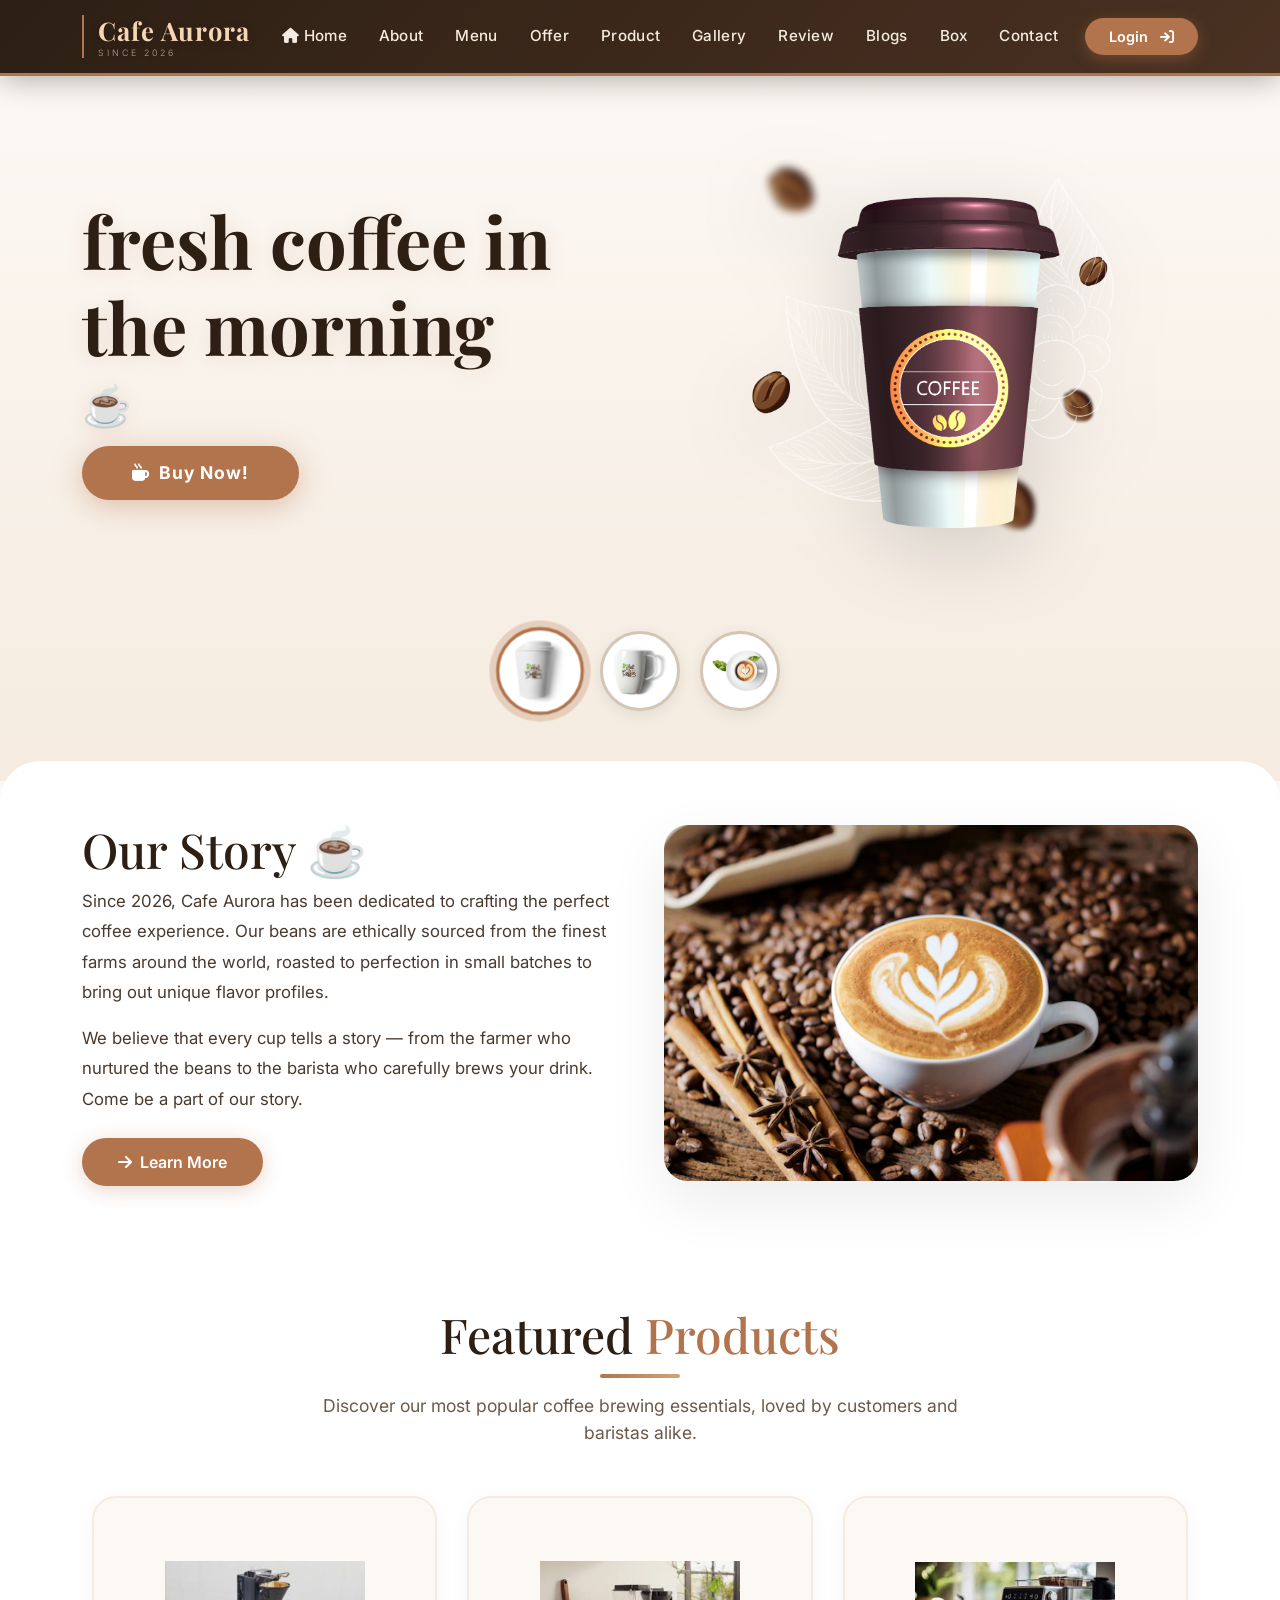
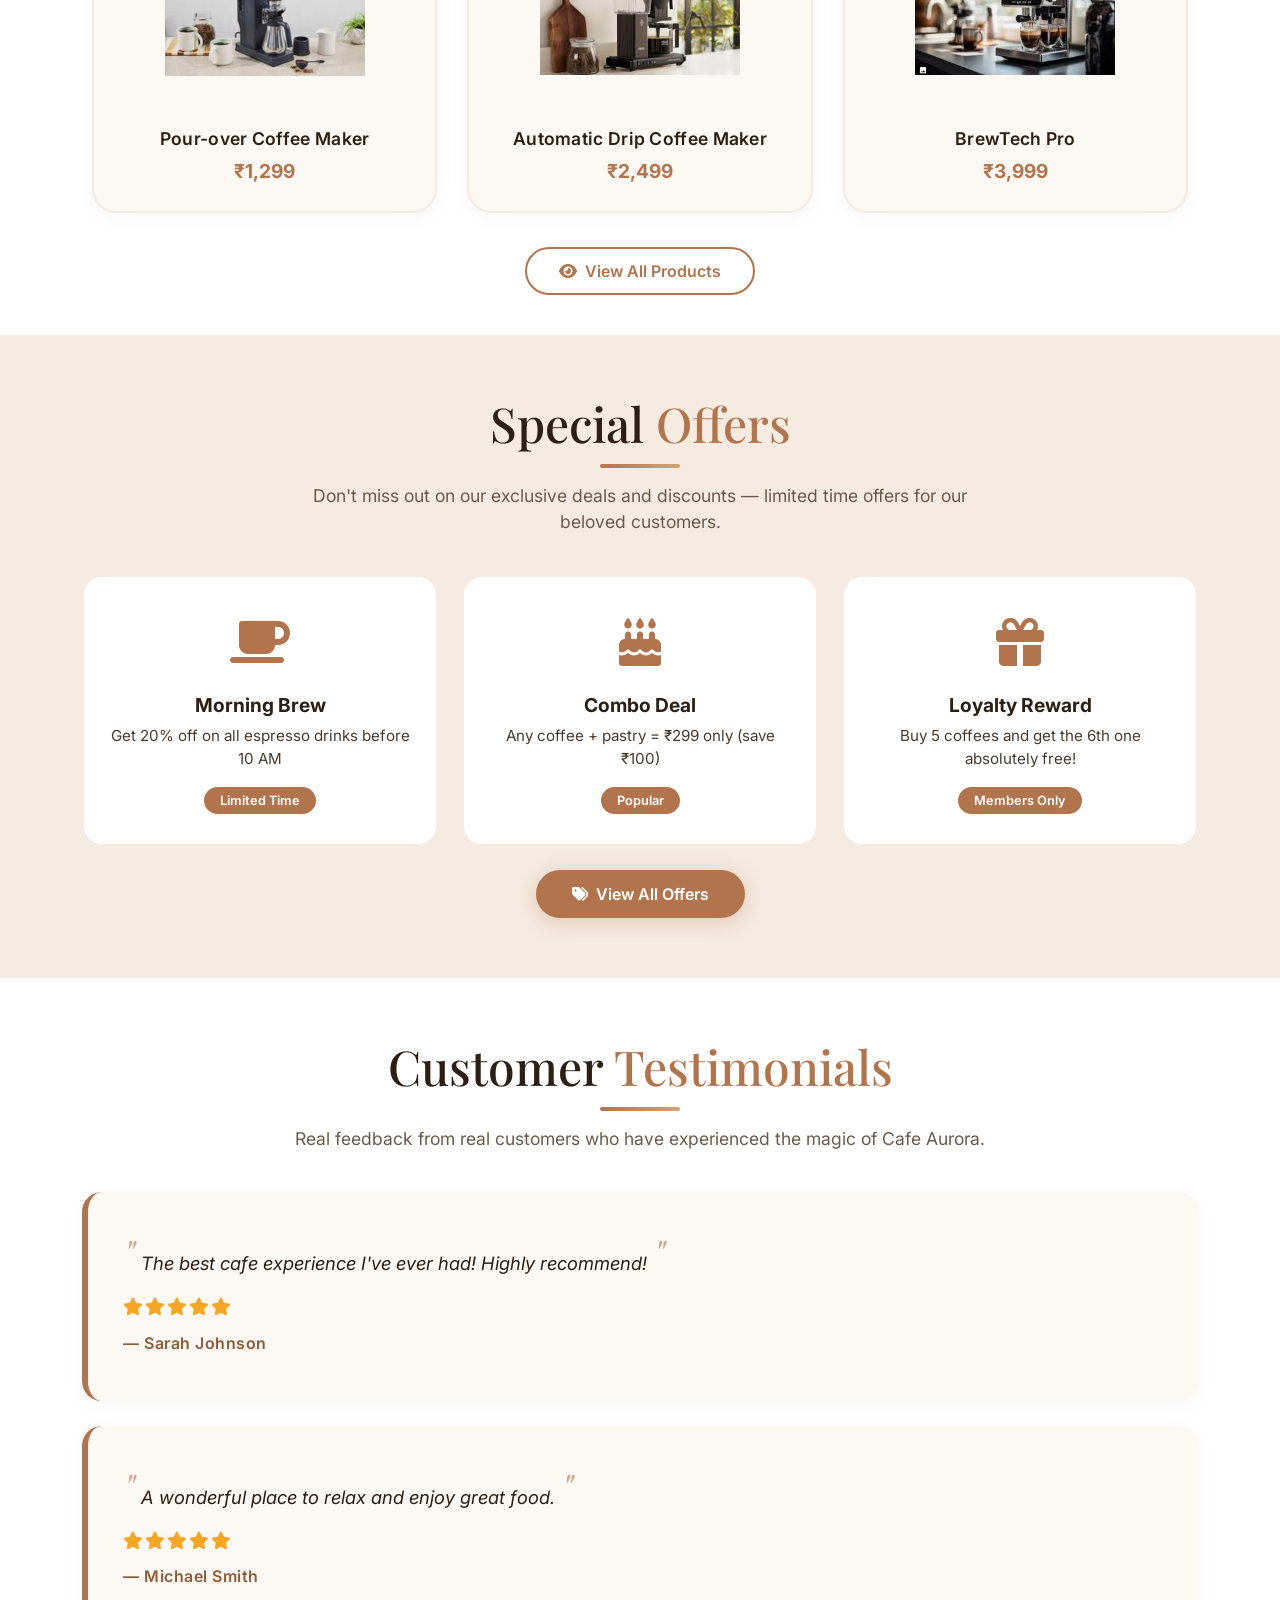
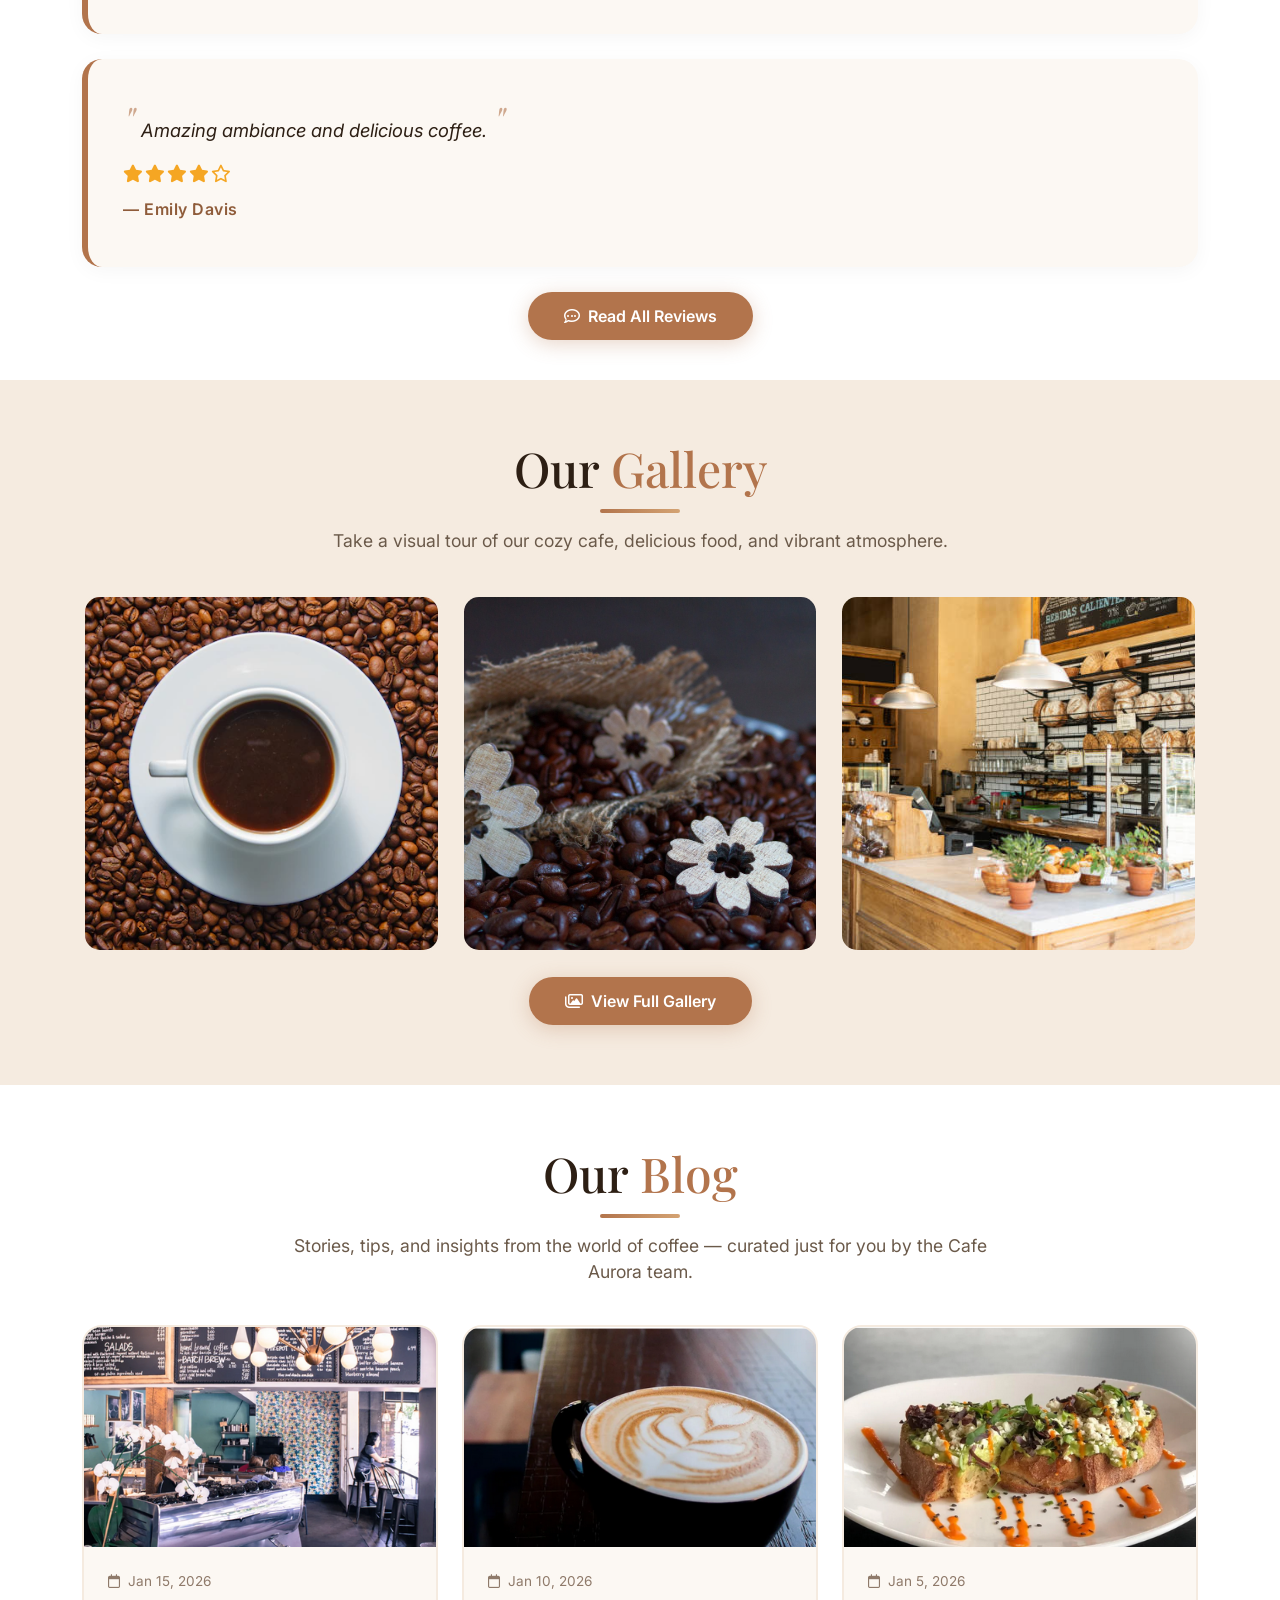
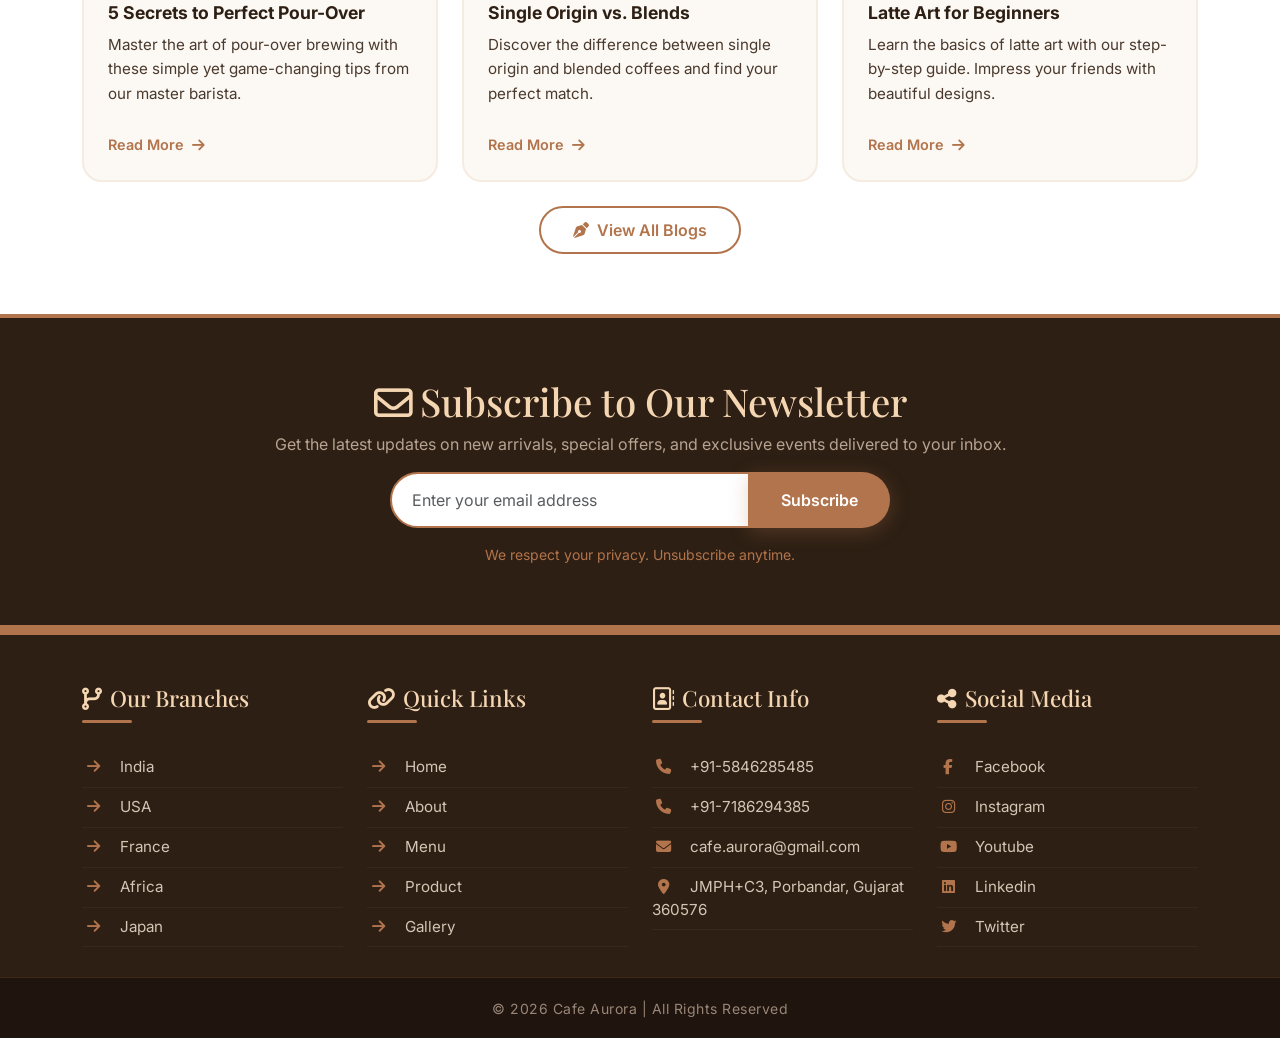
==== index.html @ f9c2e031 "Rename Index.html to index.html" ====
<!DOCTYPE html>
<html lang="en">

<head>
    <title>Cafe Aurora - Fresh Coffee in the Morning</title>
    <meta charset="utf-8">
    <meta name="viewport" content="width=device-width, initial-scale=1">
    <meta http-equiv="X-UA-Compatible" content="IE=edge">
    <meta name="description" content="Cafe Aurora - Fresh coffee in the morning, best cafe experience since 2026">

    <!-- Bootstrap 5 CSS -->
    <link href="https://cdn.jsdelivr.net/npm/bootstrap@5.3.3/dist/css/bootstrap.min.css" rel="stylesheet">
    <!-- Bootstrap 5 JS Bundle -->
    <script src="https://cdn.jsdelivr.net/npm/bootstrap@5.3.3/dist/js/bootstrap.bundle.min.js">
    </script>
    <!-- Font Awesome 6 -->
    <link rel="stylesheet" href="https://cdnjs.cloudflare.com/ajax/libs/font-awesome/6.5.2/css/all.min.css">
    <!-- Google Fonts -->
    <link rel="preconnect" href="https://fonts.googleapis.com">
    <link rel="preconnect" href="https://fonts.gstatic.com" crossorigin>
    <link href="https://fonts.googleapis.com/css2?family=Playfair+Display:wght@400;700&family=Inter:wght@300;400;600;700&display=swap" rel="stylesheet">

    <style>
        /* ===== RESET & BASE ===== */
        * {
            margin: 0;
            padding: 0;
            box-sizing: border-box;
        }

        body {
            font-family: 'Inter', sans-serif;
            background: #fcf8f3;
            color: #2d1f14;
            overflow-x: hidden;
        }

        h1,
        h2,
        h3,
        h4,
        h5 {
            font-family: 'Playfair Display', serif;
        }

        a {
            text-decoration: none;
            transition: all 0.3s ease;
        }

        img {
            max-width: 100%;
            height: auto;
            display: block;
        }

        /* ===== SCROLLBAR ===== */
        ::-webkit-scrollbar {
            width: 10px;
        }
        ::-webkit-scrollbar-track {
            background: #fcf8f3;
        }
        ::-webkit-scrollbar-thumb {
            background: #b2744c;
            border-radius: 50px;
        }
        ::-webkit-scrollbar-thumb:hover {
            background: #8f5c3a;
        }

        /* ===== NAVBAR ===== */
        .navbar {
            background: linear-gradient(135deg, #2d1f14 0%, #4a3122 100%);
            padding: 10px 0;
            box-shadow: 0 4px 30px rgba(0, 0, 0, 0.3);
            position: sticky;
            top: 0;
            z-index: 1050;
            border-bottom: 3px solid #b2744c;
        }

        .navbar .navbar-brand {
            display: flex;
            align-items: center;
            gap: 12px;
            flex-shrink: 0;
        }

        .navbar .brand-text {
            color: #f5d6b3;
            font-family: 'Playfair Display', serif;
            font-size: 1.6rem;
            font-weight: 700;
            letter-spacing: 1px;
            text-shadow: 0 2px 10px rgba(0, 0, 0, 0.2);
            border-left: 2px solid #b2744c;
            padding-left: 14px;
            line-height: 1.2;
        }

        .navbar .brand-text small {
            display: block;
            font-size: 0.55rem;
            font-family: 'Inter', sans-serif;
            font-weight: 300;
            letter-spacing: 3px;
            color: #b8a392;
            text-transform: uppercase;
            margin-top: 2px;
        }

        .navbar .nav-link {
            color: #f5ebe0 !important;
            font-weight: 500;
            font-size: 0.95rem;
            padding: 8px 16px !important;
            border-radius: 30px;
            transition: all 0.3s ease;
            letter-spacing: 0.3px;
            position: relative;
            white-space: nowrap;
        }

        .navbar .nav-link:hover,
        .navbar .nav-link.active {
            color: #f5d6b3 !important;
            background: rgba(178, 116, 76, 0.2);
            transform: translateY(-2px);
        }

        .navbar .nav-link::after {
            content: '';
            position: absolute;
            bottom: 2px;
            left: 50%;
            width: 0;
            height: 2px;
            background: #b2744c;
            transition: all 0.3s ease;
            transform: translateX(-50%);
        }

        .navbar .nav-link:hover::after,
        .navbar .nav-link.active::after {
            width: 60%;
        }

        .navbar .btn-custom {
            background: #b2744c;
            color: #fff !important;
            border: none;
            padding: 8px 24px;
            border-radius: 50px;
            font-weight: 600;
            font-size: 0.9rem;
            transition: all 0.3s ease;
            box-shadow: 0 4px 15px rgba(178, 116, 76, 0.4);
            flex-shrink: 0;
        }

        .navbar .btn-custom:hover {
            background: #8f5c3a;
            transform: translateY(-2px);
            box-shadow: 0 6px 25px rgba(178, 116, 76, 0.5);
        }

        .navbar-toggler {
            border: 2px solid #b2744c;
            padding: 6px 10px;
            flex-shrink: 0;
        }
        .navbar-toggler-icon {
            filter: invert(1);
        }

        /* ===== MODAL ===== */
        .modal-content {
            background: #fcf8f3;
            border-radius: 20px;
            border: 3px solid #b2744c;
            box-shadow: 0 20px 60px rgba(0, 0, 0, 0.3);
        }

        .modal-header {
            border-bottom: 2px solid #b2744c;
            background: #2d1f14;
            border-radius: 18px 18px 0 0;
            padding: 20px 30px;
        }

        .modal-header .modal-title {
            color: #f5ebe0;
            font-family: 'Playfair Display', serif;
            font-size: 1.6rem;
        }

        .modal-header .btn-close {
            filter: brightness(0) invert(1);
        }

        .modal-body {
            padding: 30px;
        }

        .modal-body .form-label {
            font-weight: 600;
            color: #2d1f14;
        }

        .modal-body .form-control {
            border-radius: 12px;
            border: 2px solid #d4c5b5;
            padding: 12px 16px;
            background: #fff;
            transition: border 0.3s ease;
        }

        .modal-body .form-control:focus {
            border-color: #b2744c;
            box-shadow: 0 0 0 4px rgba(178, 116, 76, 0.2);
        }

        .modal-footer {
            border-top: none;
            padding: 0 30px 30px 30px;
            justify-content: center;
        }

        .modal-footer .btn-custom {
            background: #b2744c;
            color: #fff;
            border: none;
            padding: 12px 50px;
            border-radius: 50px;
            font-weight: 700;
            font-size: 1rem;
            transition: all 0.3s ease;
            box-shadow: 0 4px 20px rgba(178, 116, 76, 0.4);
            width: 100%;
        }

        .modal-footer .btn-custom:hover {
            background: #8f5c3a;
            transform: translateY(-3px);
            box-shadow: 0 8px 30px rgba(178, 116, 76, 0.5);
        }

        /* ===== HOME / HERO ===== */
        .hero {
            padding: 40px 0 60px;
            background: linear-gradient(180deg, #fcf8f3 0%, #f5ebe0 100%);
            position: relative;
            overflow: hidden;
        }

        .hero .content h3 {
            font-family: 'Playfair Display', serif;
            font-size: clamp(2.2rem, 6vw, 4.5rem);
            font-weight: 700;
            color: #2d1f14;
            line-height: 1.2;
            text-shadow: 0 2px 20px rgba(178, 116, 76, 0.15);
            animation: fadeInUp 1s ease forwards;
        }

        .hero .content h3::after {
            content: '☕';
            display: block;
            font-size: 2.5rem;
            margin-top: 10px;
            animation: pulse 2s infinite;
        }

        @keyframes pulse {
            0%,
            100% {
                transform: scale(1);
            }
            50% {
                transform: scale(1.1);
            }
        }

        @keyframes fadeInUp {
            from {
                opacity: 0;
                transform: translateY(40px);
            }
            to {
                opacity: 1;
                transform: translateY(0);
            }
        }

        .hero .btn-hero {
            background: #b2744c;
            color: #fff;
            border: none;
            padding: 14px 50px;
            border-radius: 50px;
            font-weight: 700;
            font-size: 1.1rem;
            transition: all 0.4s ease;
            box-shadow: 0 6px 30px rgba(178, 116, 76, 0.4);
            letter-spacing: 1px;
            margin-top: 10px;
            display: inline-block;
        }

        .hero .btn-hero:hover {
            background: #8f5c3a;
            transform: translateY(-4px) scale(1.02);
            box-shadow: 0 10px 40px rgba(178, 116, 76, 0.5);
            color: #fff;
        }

        .hero .image {
            text-align: center;
            animation: float 4s ease-in-out infinite;
        }

        @keyframes float {
            0%,
            100% {
                transform: translateY(0px);
            }
            50% {
                transform: translateY(-15px);
            }
        }

        .hero .image img {
            max-width: 80%;
            margin: 0 auto;
            filter: drop-shadow(0 20px 40px rgba(0, 0, 0, 0.15));
        }

        /* ===== IMAGE SLIDER ===== */
        .image-slider {
            display: flex;
            justify-content: center;
            gap: 20px;
            flex-wrap: wrap;
            margin-top: 40px;
            padding: 10px 0;
        }

        .image-slider img {
            width: 80px;
            height: 80px;
            object-fit: contain;
            border-radius: 50%;
            border: 3px solid #d4c5b5;
            padding: 8px;
            background: #fff;
            box-shadow: 0 4px 15px rgba(0, 0, 0, 0.08);
            transition: all 0.4s ease;
            cursor: pointer;
        }

        .image-slider img:hover {
            transform: scale(1.15) translateY(-8px);
            border-color: #b2744c;
            box-shadow: 0 8px 30px rgba(178, 116, 76, 0.3);
        }

        .image-slider img.active-slide {
            border-color: #b2744c;
            transform: scale(1.1);
            box-shadow: 0 0 0 6px rgba(178, 116, 76, 0.25);
        }

        /* ===== SECTION TITLES ===== */
        .section-title {
            font-family: 'Playfair Display', serif;
            font-size: clamp(2rem, 4vw, 3rem);
            color: #2d1f14;
            margin-bottom: 15px;
            position: relative;
            display: inline-block;
            padding-bottom: 15px;
        }

        .section-title::after {
            content: '';
            position: absolute;
            bottom: 0;
            left: 50%;
            transform: translateX(-50%);
            width: 80px;
            height: 4px;
            background: linear-gradient(90deg, #b2744c, #d4a373);
            border-radius: 4px;
        }

        .section-subtitle {
            color: #6b5a4a;
            font-size: 1.1rem;
            max-width: 700px;
            margin: 0 auto 40px;
        }

        /* ===== ABOUT PREVIEW ===== */
        .about-preview {
            padding: 60px 0;
            background: #fff;
            border-radius: 40px 40px 0 0;
            margin-top: -20px;
            position: relative;
            z-index: 2;
        }

        .about-preview .about-img {
            border-radius: 24px;
            box-shadow: 0 20px 60px rgba(0, 0, 0, 0.08);
            transition: transform 0.5s ease;
            width: 100%;
            min-height: 280px;
            object-fit: cover;
            background: #d4c5b5;
        }

        .about-preview .about-img:hover {
            transform: scale(1.02);
        }

        .btn-gold {
            background: #b2744c;
            color: #fff;
            border: none;
            padding: 12px 36px;
            border-radius: 50px;
            font-weight: 600;
            font-size: 1rem;
            transition: all 0.4s ease;
            box-shadow: 0 4px 20px rgba(178, 116, 76, 0.3);
            display: inline-block;
        }

        .btn-gold:hover {
            background: #8f5c3a;
            color: #fff;
            transform: translateY(-3px);
            box-shadow: 0 8px 35px rgba(178, 116, 76, 0.4);
        }

        .btn-outline-gold {
            background: transparent;
            color: #b2744c;
            border: 2px solid #b2744c;
            padding: 10px 32px;
            border-radius: 50px;
            font-weight: 600;
            font-size: 1rem;
            transition: all 0.4s ease;
            display: inline-block;
        }

        .btn-outline-gold:hover {
            background: #b2744c;
            color: #fff;
            transform: translateY(-3px);
            box-shadow: 0 8px 35px rgba(178, 116, 76, 0.3);
        }

        /* ===== FEATURED PRODUCTS ===== */
        .featured-products {
            padding: 60px 0 40px;
            background: #fff;
        }

        .product-grid {
            display: grid;
            grid-template-columns: repeat(auto-fit, minmax(250px, 1fr));
            gap: 30px;
            padding: 10px;
        }

        .product-card {
            background: #fcf8f3;
            border-radius: 24px;
            padding: 30px 20px 25px;
            text-align: center;
            transition: all 0.4s ease;
            border: 2px solid #f5ebe0;
            box-shadow: 0 4px 20px rgba(0, 0, 0, 0.04);
        }

        .product-card:hover {
            transform: translateY(-12px);
            border-color: #b2744c;
            box-shadow: 0 15px 50px rgba(178, 116, 76, 0.15);
        }

        .product-card img {
            width: 100%;
            max-width: 200px;
            height: 180px;
            object-fit: contain;
            margin: 0 auto 20px;
            transition: transform 0.5s ease;
        }

        .product-card:hover img {
            transform: scale(1.08) rotate(-2deg);
        }

        .product-card h3 {
            font-family: 'Inter', sans-serif;
            font-size: 1.1rem;
            font-weight: 600;
            color: #2d1f14;
            margin: 0;
            letter-spacing: 0.3px;
        }

        .product-card .price {
            color: #b2744c;
            font-weight: 700;
            font-size: 1.2rem;
            margin-top: 8px;
        }

        /* ===== OFFERS PREVIEW ===== */
        .offers-preview {
            padding: 60px 0;
            background: #f5ebe0;
        }

        .offer-card {
            background: #fff;
            border-radius: 20px;
            padding: 30px 25px;
            text-align: center;
            border: 2px solid #f5ebe0;
            transition: all 0.4s ease;
            height: 100%;
        }

        .offer-card:hover {
            transform: translateY(-10px);
            border-color: #b2744c;
            box-shadow: 0 15px 50px rgba(178, 116, 76, 0.12);
        }

        .offer-card .icon {
            font-size: 3rem;
            color: #b2744c;
            margin-bottom: 15px;
        }

        .offer-card h4 {
            font-family: 'Inter', sans-serif;
            font-weight: 700;
            color: #2d1f14;
            font-size: 1.2rem;
        }

        .offer-card p {
            color: #4a3a2e;
            font-size: 0.95rem;
        }

        .offer-card .badge-gold {
            background: #b2744c;
            color: #fff;
            padding: 4px 16px;
            border-radius: 50px;
            font-weight: 600;
            font-size: 0.8rem;
            display: inline-block;
        }

        /* ===== TESTIMONIALS ===== */
        .testimonials {
            padding: 60px 0 40px;
            background: #fff;
        }

        .testimonial {
            background: #fcf8f3;
            border-radius: 20px;
            padding: 30px 35px;
            margin-bottom: 25px;
            border-left: 6px solid #b2744c;
            box-shadow: 0 4px 20px rgba(0, 0, 0, 0.04);
            transition: all 0.3s ease;
        }

        .testimonial:hover {
            transform: translateX(8px);
            box-shadow: 0 8px 35px rgba(178, 116, 76, 0.1);
        }

        .testimonial h3 {
            font-family: 'Inter', sans-serif;
            font-size: 1.15rem;
            font-weight: 400;
            color: #2d1f14;
            line-height: 1.6;
            font-style: italic;
        }

        .testimonial h3::before {
            content: '"';
            font-size: 2.5rem;
            color: #b2744c;
            font-family: 'Playfair Display', serif;
            margin-right: 6px;
            opacity: 0.6;
        }

        .testimonial h3::after {
            content: '"';
            font-size: 2.5rem;
            color: #b2744c;
            font-family: 'Playfair Display', serif;
            margin-left: 6px;
            opacity: 0.6;
        }

        .testimonial .stars {
            color: #f5a623;
            font-size: 1.1rem;
            letter-spacing: 2px;
            margin-top: 6px;
        }

        .testimonial p:last-child {
            font-weight: 600;
            color: #8f5c3a;
            margin-top: 10px;
            font-size: 1rem;
            letter-spacing: 0.5px;
        }

        /* ===== GALLERY PREVIEW ===== */
        .gallery-preview {
            padding: 60px 0;
            background: #f5ebe0;
        }

        .gallery-grid-preview {
            display: grid;
            grid-template-columns: repeat(3, 1fr);
            gap: 20px;
        }

        .gallery-grid-preview .gallery-item {
            border-radius: 18px;
            overflow: hidden;
            border: 3px solid #f5ebe0;
            transition: all 0.4s ease;
            aspect-ratio: 1 / 1;
            background: #d4c5b5;
            cursor: pointer;
        }

        .gallery-grid-preview .gallery-item:hover {
            transform: translateY(-6px);
            border-color: #b2744c;
            box-shadow: 0 15px 50px rgba(178, 116, 76, 0.15);
        }

        .gallery-grid-preview .gallery-item img {
            width: 100%;
            height: 100%;
            object-fit: cover;
            transition: transform 0.5s ease;
        }

        .gallery-grid-preview .gallery-item:hover img {
            transform: scale(1.08);
        }

        /* ===== BLOG PREVIEW ===== */
        .blog-preview {
            padding: 60px 0;
            background: #fff;
        }

        .blog-card {
            background: #fcf8f3;
            border-radius: 20px;
            overflow: hidden;
            border: 2px solid #f5ebe0;
            transition: all 0.4s ease;
            height: 100%;
            display: flex;
            flex-direction: column;
        }

        .blog-card:hover {
            transform: translateY(-10px);
            border-color: #b2744c;
            box-shadow: 0 15px 50px rgba(178, 116, 76, 0.1);
        }

        .blog-card img {
            width: 100%;
            height: 220px;
            object-fit: cover;
            background: #d4c5b5;
            transition: transform 0.5s ease;
        }

        .blog-card:hover img {
            transform: scale(1.03);
        }

        .blog-card .blog-body {
            padding: 24px;
            flex: 1;
            display: flex;
            flex-direction: column;
        }

        .blog-card .blog-body .meta {
            color: #8f7a6a;
            font-size: 0.85rem;
            margin-bottom: 10px;
        }

        .blog-card .blog-body h4 {
            font-family: 'Inter', sans-serif;
            font-weight: 700;
            color: #2d1f14;
            font-size: 1.1rem;
            margin-bottom: 10px;
        }

        .blog-card .blog-body p {
            color: #4a3a2e;
            font-size: 0.95rem;
            line-height: 1.6;
            flex: 1;
        }

        .blog-card .blog-body .read-more {
            color: #b2744c;
            font-weight: 600;
            font-size: 0.9rem;
            transition: all 0.3s ease;
            display: inline-block;
            margin-top: 12px;
        }

        .blog-card .blog-body .read-more:hover {
            color: #8f5c3a;
            transform: translateX(6px);
        }

        /* ===== NEWSLETTER ===== */
        .newsletter {
            padding: 60px 0;
            background: #2d1f14;
            color: #f5ebe0;
            border-top: 4px solid #b2744c;
            border-bottom: 4px solid #b2744c;
        }

        .newsletter h2 {
            font-family: 'Playfair Display', serif;
            font-size: clamp(1.8rem, 3vw, 2.8rem);
            color: #f5d6b3;
        }

        .newsletter p {
            color: #b8a392;
        }

        .newsletter .input-group {
            max-width: 500px;
            margin: 0 auto;
        }

        .newsletter .form-control {
            border-radius: 50px 0 0 50px;
            border: 2px solid #b2744c;
            padding: 14px 20px;
            background: #fff;
        }

        .newsletter .form-control:focus {
            border-color: #f5d6b3;
            box-shadow: 0 0 0 4px rgba(178, 116, 76, 0.2);
        }

        .newsletter .btn-gold {
            border-radius: 0 50px 50px 0;
            padding: 14px 32px;
        }

        /* ===== FOOTER ===== */
        .footer {
            background: #2d1f14;
            color: #f5ebe0;
            padding-top: 50px;
            border-top: 6px solid #b2744c;
        }

        .footer .box h3 {
            font-family: 'Playfair Display', serif;
            font-size: 1.4rem;
            color: #f5d6b3;
            margin-bottom: 25px;
            position: relative;
            padding-bottom: 12px;
        }

        .footer .box h3::after {
            content: '';
            position: absolute;
            bottom: 0;
            left: 0;
            width: 50px;
            height: 3px;
            background: #b2744c;
            border-radius: 4px;
        }

        .footer .box a {
            display: block;
            color: #d4c5b5;
            padding: 8px 0;
            font-size: 0.95rem;
            transition: all 0.3s ease;
            border-bottom: 1px solid rgba(255, 255, 255, 0.04);
        }

        .footer .box a:hover {
            color: #f5d6b3;
            padding-left: 12px;
            border-bottom-color: rgba(178, 116, 76, 0.2);
        }

        .footer .box a i {
            margin-right: 12px;
            color: #b2744c;
            width: 22px;
            text-align: center;
            transition: all 0.3s ease;
        }

        .footer .box a:hover i {
            transform: scale(1.2);
            color: #f5d6b3;
        }

        .footer .text-center {
            background: #1f140e;
            padding: 18px 0;
            margin-top: 30px;
            font-size: 1rem;
            font-weight: 400;
            letter-spacing: 0.5px;
            color: #b8a392;
            border-top: 1px solid rgba(178, 116, 76, 0.2);
        }

        .footer .text-center small {
            opacity: 0.8;
        }

        /* ===== BACK TO TOP ===== */
        #backToTop {
            position: fixed;
            bottom: 30px;
            right: 30px;
            z-index: 1060;
            background: #b2744c;
            color: #fff;
            border: none;
            border-radius: 50%;
            width: 50px;
            height: 50px;
            font-size: 1.2rem;
            box-shadow: 0 4px 20px rgba(178, 116, 76, 0.4);
            transition: all 0.3s ease;
            opacity: 0;
            visibility: hidden;
            transform: translateY(20px);
        }

        #backToTop.show {
            opacity: 1;
            visibility: visible;
            transform: translateY(0);
        }

        #backToTop:hover {
            background: #8f5c3a;
            transform: translateY(-4px);
            box-shadow: 0 8px 35px rgba(178, 116, 76, 0.5);
        }

        /* ================================================================
                   FULLY RESPONSIVE BREAKPOINTS
                   ================================================================ */

        @media (max-width: 1199px) {
            .navbar .nav-link {
                font-size: 0.85rem;
                padding: 6px 12px !important;
            }
            .navbar .brand-text {
                font-size: 1.4rem;
            }
            .product-grid {
                grid-template-columns: repeat(auto-fit, minmax(220px, 1fr));
                gap: 25px;
            }
            .gallery-grid-preview {
                grid-template-columns: repeat(3, 1fr);
                gap: 16px;
            }
        }

        @media (max-width: 991px) {
            .navbar .brand-text {
                font-size: 1.2rem;
                padding-left: 10px;
            }
            .navbar .brand-text small {
                font-size: 0.45rem;
                letter-spacing: 2px;
            }
            .navbar .nav-link {
                font-size: 0.9rem;
                padding: 8px 16px !important;
                white-space: normal;
            }
            .navbar .btn-custom {
                padding: 6px 18px;
                font-size: 0.8rem;
                margin-top: 8px;
                width: 100%;
                text-align: center;
            }
            .navbar .navbar-nav {
                padding: 10px 0;
            }

            .hero .content h3 {
                font-size: clamp(1.8rem, 5vw, 3rem);
                text-align: center;
            }
            .hero .content .btn-hero {
                display: block;
                margin: 15px auto 0;
                width: fit-content;
            }
            .hero .image img {
                max-width: 70%;
                margin-top: 10px;
            }
            .hero .image {
                animation: none;
            }
            .image-slider img {
                width: 65px;
                height: 65px;
                padding: 6px;
            }

            .about-preview {
                padding: 40px 0;
                border-radius: 30px 30px 0 0;
            }
            .about-preview .about-img {
                min-height: 220px;
            }

            .product-grid {
                grid-template-columns: repeat(auto-fit, minmax(200px, 1fr));
                gap: 20px;
            }
            .product-card {
                padding: 24px 16px 20px;
            }
            .product-card img {
                max-width: 160px;
                height: 150px;
            }

            .gallery-grid-preview {
                grid-template-columns: repeat(3, 1fr);
                gap: 14px;
            }

            .testimonial {
                padding: 24px 28px;
            }
            .testimonial h3 {
                font-size: 1.05rem;
            }

            .blog-card img {
                height: 180px;
            }

            .footer .box {
                margin-bottom: 30px;
            }
            .footer .box h3 {
                font-size: 1.2rem;
            }
        }

        @media (max-width: 767px) {
            .navbar {
                padding: 8px 0;
            }
            .navbar .brand-text {
                font-size: 1rem;
                padding-left: 8px;
                border-left-width: 1.5px;
            }
            .navbar .brand-text small {
                font-size: 0.4rem;
                letter-spacing: 1.5px;
            }
            .navbar .nav-link {
                font-size: 0.85rem;
                padding: 6px 12px !important;
            }
            .navbar .btn-custom {
                font-size: 0.75rem;
                padding: 6px 14px;
            }
            .navbar-toggler {
                padding: 4px 8px;
            }
            .navbar-toggler-icon {
                width: 22px;
                height: 22px;
            }

            .hero {
                padding: 20px 0 40px;
            }
            .hero .content h3 {
                font-size: clamp(1.5rem, 6vw, 2.4rem);
                text-align: center;
            }
            .hero .content h3::after {
                font-size: 2rem;
            }
            .hero .content .btn-hero {
                font-size: 0.95rem;
                padding: 12px 36px;
            }
            .hero .image img {
                max-width: 85%;
                margin-top: 15px;
            }
            .image-slider {
                gap: 14px;
                margin-top: 30px;
            }
            .image-slider img {
                width: 55px;
                height: 55px;
                padding: 5px;
                border-width: 2px;
            }

            .about-preview {
                padding: 30px 0;
                border-radius: 24px 24px 0 0;
            }
            .about-preview .about-img {
                min-height: 200px;
                margin-top: 20px;
            }

            .featured-products {
                padding: 40px 0 30px;
            }
            .featured-products .section-title,
            .testimonials .section-title,
            .offers-preview .section-title,
            .gallery-preview .section-title,
            .blog-preview .section-title {
                font-size: 1.8rem;
            }
            .featured-products .section-title::after,
            .testimonials .section-title::after,
            .offers-preview .section-title::after,
            .gallery-preview .section-title::after,
            .blog-preview .section-title::after {
                width: 60px;
                height: 3px;
            }
            .section-subtitle {
                font-size: 0.95rem;
                padding: 0 15px;
            }

            .product-grid {
                grid-template-columns: repeat(auto-fit, minmax(160px, 1fr));
                gap: 16px;
                padding: 5px;
            }
            .product-card {
                padding: 18px 12px 16px;
                border-radius: 18px;
            }
            .product-card img {
                max-width: 130px;
                height: 130px;
                margin-bottom: 14px;
            }
            .product-card h3 {
                font-size: 0.9rem;
            }

            .offers-preview {
                padding: 40px 0;
            }
            .offer-card {
                padding: 24px 18px;
            }

            .testimonials {
                padding: 40px 0 30px;
            }
            .testimonial {
                padding: 18px 20px;
                border-left-width: 4px;
                border-radius: 16px;
                margin-bottom: 18px;
            }
            .testimonial h3 {
                font-size: 0.95rem;
            }
            .testimonial h3::before,
            .testimonial h3::after {
                font-size: 1.8rem;
            }
            .testimonial p:last-child {
                font-size: 0.9rem;
            }

            .gallery-preview {
                padding: 40px 0;
            }
            .gallery-grid-preview {
                grid-template-columns: repeat(3, 1fr);
                gap: 10px;
            }

            .blog-preview {
                padding: 40px 0;
            }
            .blog-card img {
                height: 160px;
            }
            .blog-card .blog-body {
                padding: 18px;
            }
            .blog-card .blog-body h4 {
                font-size: 1rem;
            }
            .blog-card .blog-body p {
                font-size: 0.9rem;
            }

            .newsletter {
                padding: 40px 0;
            }
            .newsletter .input-group {
                flex-direction: column;
                gap: 12px;
            }
            .newsletter .form-control {
                border-radius: 50px;
            }
            .newsletter .btn-gold {
                border-radius: 50px;
                width: 100%;
            }

            .footer {
                padding-top: 35px;
            }
            .footer .box h3 {
                font-size: 1.1rem;
                margin-bottom: 18px;
                padding-bottom: 10px;
            }
            .footer .box a {
                font-size: 0.85rem;
                padding: 6px 0;
            }
            .footer .text-center {
                font-size: 0.85rem;
                padding: 14px 0;
                margin-top: 20px;
            }

            .modal-header {
                padding: 16px 20px;
            }
            .modal-header .modal-title {
                font-size: 1.2rem;
            }
            .modal-body {
                padding: 20px;
            }
            .modal-body .form-control {
                padding: 10px 14px;
                font-size: 0.9rem;
            }
            .modal-footer {
                padding: 0 20px 20px 20px;
            }
            .modal-footer .btn-custom {
                padding: 10px 30px;
                font-size: 0.9rem;
            }
        }

        @media (max-width: 480px) {
            .navbar .brand-text {
                font-size: 0.85rem;
                padding-left: 6px;
            }
            .navbar .brand-text small {
                font-size: 0.35rem;
                letter-spacing: 1px;
            }
            .navbar .nav-link {
                font-size: 0.8rem;
                padding: 4px 10px !important;
            }
            .navbar .btn-custom {
                font-size: 0.7rem;
                padding: 5px 12px;
            }

            .hero .content h3 {
                font-size: 1.4rem;
            }
            .hero .content h3::after {
                font-size: 1.6rem;
            }
            .hero .content .btn-hero {
                font-size: 0.8rem;
                padding: 10px 28px;
            }
            .hero .image img {
                max-width: 90%;
            }
            .image-slider {
                gap: 10px;
            }
            .image-slider img {
                width: 44px;
                height: 44px;
                padding: 4px;
                border-width: 2px;
            }

            .about-preview .about-img {
                min-height: 160px;
            }

            .product-grid {
                grid-template-columns: 1fr 1fr;
                gap: 12px;
            }
            .product-card {
                padding: 14px 10px 12px;
                border-radius: 14px;
            }
            .product-card img {
                max-width: 100px;
                height: 100px;
                margin-bottom: 10px;
            }
            .product-card h3 {
                font-size: 0.75rem;
            }
            .product-card .price {
                font-size: 1rem;
            }

            .gallery-grid-preview {
                grid-template-columns: repeat(3, 1fr);
                gap: 8px;
            }

            .offer-card {
                padding: 18px 14px;
            }
            .offer-card .icon {
                font-size: 2.2rem;
            }
            .offer-card h4 {
                font-size: 1rem;
            }
            .offer-card p {
                font-size: 0.85rem;
            }

            .testimonial {
                padding: 14px 16px;
                border-left-width: 3px;
                border-radius: 12px;
            }
            .testimonial h3 {
                font-size: 0.85rem;
            }
            .testimonial h3::before,
            .testimonial h3::after {
                font-size: 1.4rem;
            }
            .testimonial p:last-child {
                font-size: 0.8rem;
                margin-top: 6px;
            }

            .blog-card img {
                height: 140px;
            }
            .blog-card .blog-body {
                padding: 14px;
            }
            .blog-card .blog-body h4 {
                font-size: 0.9rem;
            }
            .blog-card .blog-body p {
                font-size: 0.82rem;
            }

            .footer .box h3 {
                font-size: 1rem;
            }
            .footer .box a {
                font-size: 0.8rem;
                padding: 5px 0;
            }
            .footer .box a i {
                width: 18px;
                margin-right: 8px;
            }
            .footer .text-center {
                font-size: 0.7rem;
                padding: 12px 0;
            }

            .modal-header {
                padding: 12px 16px;
            }
            .modal-header .modal-title {
                font-size: 1rem;
            }
            .modal-body {
                padding: 16px;
            }
            .modal-body .form-label {
                font-size: 0.85rem;
            }
            .modal-body .form-control {
                padding: 8px 12px;
                font-size: 0.85rem;
            }
            .modal-footer .btn-custom {
                padding: 8px 20px;
                font-size: 0.8rem;
            }
        }

        @media (max-width: 360px) {
            .navbar .brand-text {
                font-size: 0.7rem;
                padding-left: 4px;
            }

            .product-grid {
                grid-template-columns: 1fr 1fr;
                gap: 8px;
            }
            .product-card {
                padding: 10px 6px 10px;
            }
            .product-card img {
                max-width: 80px;
                height: 80px;
            }
            .product-card h3 {
                font-size: 0.65rem;
            }

            .hero .content h3 {
                font-size: 1.2rem;
            }
            .hero .content .btn-hero {
                font-size: 0.7rem;
                padding: 8px 20px;
            }
            .image-slider img {
                width: 36px;
                height: 36px;
                padding: 3px;
            }

            .gallery-grid-preview {
                grid-template-columns: repeat(3, 1fr);
                gap: 6px;
            }
        }

        /* ===== UTILITY ===== */
        .text-gold {
            color: #b2744c;
        }
        .bg-gold-light {
            background: #fcf8f3;
        }

        .fade-in {
            opacity: 0;
            animation: fadeIn 0.8s ease forwards;
        }
        .fade-in-delay-1 {
            animation-delay: 0.2s;
        }
        .fade-in-delay-2 {
            animation-delay: 0.4s;
        }
        .fade-in-delay-3 {
            animation-delay: 0.6s;
        }

        @keyframes fadeIn {
            to {
                opacity: 1;
            }
        }

        /* ===== TOAST ===== */
        .toast-container {
            position: fixed;
            bottom: 90px;
            right: 30px;
            z-index: 9999;
        }

        .toast-custom {
            background: #2d1f14;
            color: #f5d6b3;
            border: 2px solid #b2744c;
            border-radius: 16px;
            padding: 16px 24px;
            box-shadow: 0 10px 40px rgba(0, 0, 0, 0.3);
            font-family: 'Inter', sans-serif;
            display: flex;
            align-items: center;
            gap: 14px;
            animation: slideUp 0.4s ease forwards;
            min-width: 260px;
        }

        .toast-custom .toast-icon {
            font-size: 1.6rem;
            color: #b2744c;
        }

        .toast-custom .toast-msg {
            font-size: 0.95rem;
            font-weight: 500;
        }

        @keyframes slideUp {
            from {
                opacity: 0;
                transform: translateY(30px);
            }
            to {
                opacity: 1;
                transform: translateY(0);
            }
        }

        .toast-custom.hide {
            animation: slideDown 0.3s ease forwards;
        }

        @keyframes slideDown {
            to {
                opacity: 0;
                transform: translateY(30px);
            }
        }
    </style>
</head>

<body>

    <!-- ===== NAVBAR ===== -->
    <nav class="navbar navbar-expand-lg">
        <div class="container">
            <a class="navbar-brand" href="Index.html">
                <span class="brand-text d-none d-sm-inline-block">
                    Cafe Aurora
                    <small>since 2026</small>
                </span>
            </a>
            <button class="navbar-toggler" type="button" data-bs-toggle="collapse" data-bs-target="#mynavbar" aria-controls="mynavbar" aria-expanded="false" aria-label="Toggle navigation">
                <span class="navbar-toggler-icon"></span>
            </button>
            <div class="collapse navbar-collapse" id="mynavbar">
                <ul class="navbar-nav me-auto mb-2 mb-lg-0">
                    <li class="nav-item">
                        <a class="nav-link active" href="Index.html"><i class="fa-solid fa-house fa-beat"></i> Home</a>
                    </li>
                    <li class="nav-item"><a class="nav-link" href="About.html">About</a></li>
                    <li class="nav-item"><a class="nav-link" href="Menu.html">Menu</a></li>
                    <li class="nav-item"><a class="nav-link" href="Offer.html">Offer</a></li>
                    <li class="nav-item"><a class="nav-link" href="Product.html">Product</a></li>
                    <li class="nav-item"><a class="nav-link" href="Gallery.html">Gallery</a></li>
                    <li class="nav-item"><a class="nav-link" href="Review.html">Review</a></li>
                    <li class="nav-item"><a class="nav-link" href="Blogs.html">Blogs</a></li>
                    <li class="nav-item"><a class="nav-link" href="Box.html">Box</a></li>
                    <li class="nav-item"><a class="nav-link" href="Contact.html">Contact</a></li>
                </ul>
                <button type="button" class="btn btn-custom" data-bs-toggle="modal" data-bs-target="#myModal">
                    Login &nbsp; <i class="fa-solid fa-arrow-right-to-bracket fa-flip"></i>
                </button>
            </div>
        </div>
    </nav>

    <!-- ===== LOGIN MODAL ===== -->
    <div class="modal fade" id="myModal" tabindex="-1" aria-labelledby="modalLabel" aria-hidden="true">
        <div class="modal-dialog modal-dialog-centered">
            <div class="modal-content">
                <div class="modal-header">
                    <h4 class="modal-title" id="modalLabel"><i class="fa-regular fa-circle-user me-2"></i>Welcome Back</h4>
                    <button type="button" class="btn-close" data-bs-dismiss="modal" aria-label="Close"></button>
                </div>
                <div class="modal-body">
                    <form id="loginForm">
                        <div class="mb-3">
                            <label for="loginEmail" class="form-label"><i class="fa-regular fa-envelope me-2"></i>Email</label>
                            <input type="email" class="form-control" id="loginEmail" placeholder="Enter your email" required>
                        </div>
                        <div class="mb-3">
                            <label for="loginPwd" class="form-label"><i class="fa-solid fa-lock me-2"></i>Password</label>
                            <input type="password" class="form-control" id="loginPwd" placeholder="Enter your password" required>
                        </div>
                        <div class="form-check mb-3">
                            <input class="form-check-input" type="checkbox" name="remember" id="remember">
                            <label class="form-check-label" for="remember">Remember me</label>
                        </div>
                        <button type="submit" class="btn btn-custom w-100"><i class="fa-solid fa-arrow-right-to-bracket me-2"></i>Sign In</button>
                    </form>
                </div>
            </div>
        </div>
    </div>

    <!-- ===== HERO SECTION ===== -->
    <section class="hero" id="home">
        <div class="container">
            <div class="row align-items-center g-4 g-lg-5">
                <div class="col-lg-6 col-md-12 order-2 order-lg-1">
                    <div class="content text-center text-lg-start">
                        <h3>fresh coffee in the morning</h3>
                        <a href="Menu.html" class="btn-hero"><i class="fa-solid fa-mug-hot me-2"></i>Buy Now!</a>
                    </div>
                </div>
                <div class="col-lg-6 col-md-12 order-1 order-lg-2">
                    <div class="image">
                        <img src="IMG/main.png" class="main-home-image" alt="Fresh Coffee">
                    </div>
                </div>
            </div>

            <div class="image-slider">
                <img src="IMG/4.png" alt="Coffee 1" class="active-slide">
                <img src="IMG/5.png" alt="Coffee 2">
                <img src="IMG/6.png" alt="Coffee 3">
            </div>
        </div>
    </section>

    <!-- ===== ABOUT PREVIEW ===== -->
    <section class="about-preview">
        <div class="container">
            <div class="row align-items-center g-5">
                <div class="col-lg-6">
                    <h2 style="font-family:'Playfair Display',serif; font-size:clamp(2rem,4vw,3rem); color:#2d1f14;">
                        Our Story <span class="text-gold">☕</span>
                    </h2>
                    <p class="mb-3" style="font-size:1.05rem; line-height:1.8; color:#4a3a2e;">
                        Since 2026, Cafe Aurora has been dedicated to crafting the perfect coffee experience. Our beans are ethically sourced from the finest farms around the world, roasted to perfection in small batches to bring out unique flavor profiles.
                    </p>
                    <p class="mb-4" style="font-size:1.05rem; line-height:1.8; color:#4a3a2e;">
                        We believe that every cup tells a story — from the farmer who nurtured the beans to the barista who carefully brews your drink. Come be a part of our story.
                    </p>
                    <a href="About.html" class="btn-gold"><i class="fa-solid fa-arrow-right me-2"></i>Learn More</a>
                </div>
                <div class="col-lg-6">
                    <img src="IMG/c1.png" alt="About Cafe Aurora" class="about-img" onerror="this.style.background='#d4c5b5';this.style.minHeight='280px';">
                </div>
            </div>
        </div>
    </section>

    <!-- ===== FEATURED PRODUCTS ===== -->
    <section class="featured-products">
        <div class="container">
            <div class="text-center mb-4">
                <h2 class="section-title">Featured <span class="text-gold">Products</span></h2>
                <p class="section-subtitle">Discover our most popular coffee brewing essentials, loved by customers and baristas alike.</p>
            </div>
            <div class="product-grid">
                <div class="product-card">
                    <img src="IMG/fp1.png" alt="Pour-over Coffee Maker">
                    <h3>Pour-over Coffee Maker</h3>
                    <div class="price">₹1,299</div>
                </div>
                <div class="product-card">
                    <img src="IMG/fp2.png" alt="Automatic Drip Coffee Maker">
                    <h3>Automatic Drip Coffee Maker</h3>
                    <div class="price">₹2,499</div>
                </div>
                <div class="product-card">
                    <img src="IMG/fp3.png" alt="BrewTech">
                    <h3>BrewTech Pro</h3>
                    <div class="price">₹3,999</div>
                </div>
            </div>
            <div class="text-center mt-4">
                <a href="Product.html" class="btn-outline-gold"><i class="fa-solid fa-eye me-2"></i>View All Products</a>
            </div>
        </div>
    </section>

    <!-- ===== SPECIAL OFFERS ===== -->
    <section class="offers-preview">
        <div class="container">
            <div class="text-center mb-4">
                <h2 class="section-title">Special <span class="text-gold">Offers</span></h2>
                <p class="section-subtitle">Don't miss out on our exclusive deals and discounts — limited time offers for our beloved customers.</p>
            </div>
            <div class="row g-4">
                <div class="col-md-4">
                    <div class="offer-card">
                        <div class="icon"><i class="fa-solid fa-mug-saucer"></i></div>
                        <h4>Morning Brew</h4>
                        <p>Get 20% off on all espresso drinks before 10 AM</p>
                        <span class="badge-gold">Limited Time</span>
                    </div>
                </div>
                <div class="col-md-4">
                    <div class="offer-card">
                        <div class="icon"><i class="fa-solid fa-cake-candles"></i></div>
                        <h4>Combo Deal</h4>
                        <p>Any coffee + pastry = ₹299 only (save ₹100)</p>
                        <span class="badge-gold">Popular</span>
                    </div>
                </div>
                <div class="col-md-4">
                    <div class="offer-card">
                        <div class="icon"><i class="fa-solid fa-gift"></i></div>
                        <h4>Loyalty Reward</h4>
                        <p>Buy 5 coffees and get the 6th one absolutely free!</p>
                        <span class="badge-gold">Members Only</span>
                    </div>
                </div>
            </div>
            <div class="text-center mt-4">
                <a href="Offer.html" class="btn-gold"><i class="fa-solid fa-tags me-2"></i>View All Offers</a>
            </div>
        </div>
    </section>

    <!-- ===== TESTIMONIALS ===== -->
    <section class="testimonials">
        <div class="container">
            <div class="text-center mb-4">
                <h2 class="section-title">Customer <span class="text-gold">Testimonials</span></h2>
                <p class="section-subtitle">Real feedback from real customers who have experienced the magic of Cafe Aurora.</p>
            </div>
            <div class="testimonial">
                <h3>The best cafe experience I've ever had! Highly recommend!</h3>
                <div class="stars"><i class="fa-solid fa-star"></i><i class="fa-solid fa-star"></i><i class="fa-solid fa-star"></i><i class="fa-solid fa-star"></i><i class="fa-solid fa-star"></i></div>
                <p>— Sarah Johnson</p>
            </div>
            <div class="testimonial">
                <h3>A wonderful place to relax and enjoy great food.</h3>
                <div class="stars"><i class="fa-solid fa-star"></i><i class="fa-solid fa-star"></i><i class="fa-solid fa-star"></i><i class="fa-solid fa-star"></i><i class="fa-solid fa-star"></i></div>
                <p>— Michael Smith</p>
            </div>
            <div class="testimonial">
                <h3>Amazing ambiance and delicious coffee.</h3>
                <div class="stars"><i class="fa-solid fa-star"></i><i class="fa-solid fa-star"></i><i class="fa-solid fa-star"></i><i class="fa-solid fa-star"></i><i class="fa-regular fa-star"></i></div>
                <p>— Emily Davis</p>
            </div>
            <div class="text-center mt-4">
                <a href="Review.html" class="btn-gold"><i class="fa-regular fa-comment-dots me-2"></i>Read All Reviews</a>
            </div>
        </div>
    </section>

    <!-- ===== GALLERY PREVIEW ===== -->
    <section class="gallery-preview">
        <div class="container">
            <div class="text-center mb-4">
                <h2 class="section-title">Our <span class="text-gold">Gallery</span></h2>
                <p class="section-subtitle">Take a visual tour of our cozy cafe, delicious food, and vibrant atmosphere.</p>
            </div>
            <div class="gallery-grid-preview">
                <div class="gallery-item">
                    <img src="IMG/about 1.png" alt="Cafe Interior" onerror="this.style.background='#d4c5b5';">
                </div>
                <div class="gallery-item">
                    <img src="IMG/about.jpg" alt="Coffee Time" onerror="this.style.background='#d4c5b5';">
                </div>
                <div class="gallery-item">
                    <img src="IMG/b1.png" alt="Fresh Brew" onerror="this.style.background='#d4c5b5';">
                </div>
            </div>
            <div class="text-center mt-4">
                <a href="Gallery.html" class="btn-gold"><i class="fa-regular fa-images me-2"></i>View Full Gallery</a>
            </div>
        </div>
    </section>

    <!-- ===== BLOG PREVIEW ===== -->
    <section class="blog-preview">
        <div class="container">
            <div class="text-center mb-4">
                <h2 class="section-title">Our <span class="text-gold">Blog</span></h2>
                <p class="section-subtitle">Stories, tips, and insights from the world of coffee — curated just for you by the Cafe Aurora team.</p>
            </div>
            <div class="row g-4">
                <div class="col-md-4">
                    <div class="blog-card">
                        <img src="IMG/bl1.png" alt="Coffee Brewing" onerror="this.style.background='#d4c5b5';this.style.height='220px';">
                        <div class="blog-body">
                            <div class="meta"><i class="fa-regular fa-calendar me-1"></i> Jan 15, 2026</div>
                            <h4>5 Secrets to Perfect Pour-Over</h4>
                            <p>Master the art of pour-over brewing with these simple yet game-changing tips from our master barista.</p>
                            <a href="Blogs.html" class="read-more">Read More <i class="fa-solid fa-arrow-right ms-1"></i></a>
                        </div>
                    </div>
                </div>
                <div class="col-md-4">
                    <div class="blog-card">
                        <img src="IMG/bl2.png" alt="Coffee Beans" onerror="this.style.background='#d4c5b5';this.style.height='220px';">
                        <div class="blog-body">
                            <div class="meta"><i class="fa-regular fa-calendar me-1"></i> Jan 10, 2026</div>
                            <h4>Single Origin vs. Blends</h4>
                            <p>Discover the difference between single origin and blended coffees and find your perfect match.</p>
                            <a href="Blogs.html" class="read-more">Read More <i class="fa-solid fa-arrow-right ms-1"></i></a>
                        </div>
                    </div>
                </div>
                <div class="col-md-4">
                    <div class="blog-card">
                        <img src="IMG/bl3.png" alt="Coffee Art" onerror="this.style.background='#d4c5b5';this.style.height='220px';">
                        <div class="blog-body">
                            <div class="meta"><i class="fa-regular fa-calendar me-1"></i> Jan 5, 2026</div>
                            <h4>Latte Art for Beginners</h4>
                            <p>Learn the basics of latte art with our step-by-step guide. Impress your friends with beautiful designs.</p>
                            <a href="Blogs.html" class="read-more">Read More <i class="fa-solid fa-arrow-right ms-1"></i></a>
                        </div>
                    </div>
                </div>
            </div>
            <div class="text-center mt-4">
                <a href="Blogs.html" class="btn-outline-gold"><i class="fa-solid fa-pen-nib me-2"></i>View All Blogs</a>
            </div>
        </div>
    </section>

    <!-- ===== NEWSLETTER ===== -->
    <section class="newsletter">
        <div class="container">
            <div class="row justify-content-center text-center">
                <div class="col-lg-8">
                    <h2><i class="fa-regular fa-envelope me-2"></i>Subscribe to Our Newsletter</h2>
                    <p>Get the latest updates on new arrivals, special offers, and exclusive events delivered to your inbox.</p>
                    <div class="input-group">
                        <input type="email" class="form-control" placeholder="Enter your email address" aria-label="Email" id="newsletterEmail">
                        <button class="btn btn-gold" type="button" id="newsletterBtn">Subscribe</button>
                    </div>
                    <small class="d-block mt-3 text-gold">We respect your privacy. Unsubscribe anytime.</small>
                </div>
            </div>
        </div>
    </section>

    <!-- ===== FOOTER ===== -->
    <footer class="footer">
        <div class="container">
            <div class="row g-4">
                <div class="col-lg-3 col-md-6">
                    <div class="box">
                        <h3><i class="fa-solid fa-code-branch me-2"></i>Our Branches</h3>
                        <a href="#"><i class="fas fa-arrow-right"></i> India</a>
                        <a href="#"><i class="fas fa-arrow-right"></i> USA</a>
                        <a href="#"><i class="fas fa-arrow-right"></i> France</a>
                        <a href="#"><i class="fas fa-arrow-right"></i> Africa</a>
                        <a href="#"><i class="fas fa-arrow-right"></i> Japan</a>
                    </div>
                </div>
                <div class="col-lg-3 col-md-6">
                    <div class="box">
                        <h3><i class="fa-solid fa-link me-2"></i>Quick Links</h3>
                        <a href="Index.html"><i class="fas fa-arrow-right"></i> Home</a>
                        <a href="About.html"><i class="fas fa-arrow-right"></i> About</a>
                        <a href="Menu.html"><i class="fas fa-arrow-right"></i> Menu</a>
                        <a href="Product.html"><i class="fas fa-arrow-right"></i> Product</a>
                        <a href="Gallery.html"><i class="fas fa-arrow-right"></i> Gallery</a>
                    </div>
                </div>
                <div class="col-lg-3 col-md-6">
                    <div class="box">
                        <h3><i class="fa-regular fa-address-book me-2"></i>Contact Info</h3>
                        <a href="#"><i class="fa-solid fa-phone fa-shake"></i> +91-5846285485</a>
                        <a href="#"><i class="fa-solid fa-phone fa-shake"></i> +91-7186294385</a>
                        <a href="#"><i class="fa-solid fa-envelope fa-bounce"></i> cafe.aurora@gmail.com</a>
                        <a href="https://www.google.com/maps/uv?pb=!1s0x3957cb00031b8b35%3A0x9dfea6490d8aacd6!3m1!7e115!4s%2Fmaps%2Fplace%2Fthe%2Bmoonlit%2Bcafe%2Bporbandar%2F%4021.6359339%2C69.6778502%2C3a%2C75y%2C300.34h%2C90t%2Fdata%3D*213m4*211e1*213m2*211si9pTdnw0_o1bippCGwQ39Q*212e0*214m2*213m1*211s0x3957cb00031b8b35%3A0x9dfea6490d8aacd6%3Fsa%3DX%26ved%3D2ahUKEwjfjJSNi4qHAxVp-TgGHR-qDlYQpx96BAgyEAA!5sthe%20moonlit%20cafe%20porbandar%20-%20Google%20Search!15sCgIgAQ&imagekey=!1e2!2si9pTdnw0_o1bippCGwQ39Q&cr=le_a7&hl=en&ved=1t%3A206134&ictx=111">
                            <i class="fa-solid fa-location-dot fa-beat-fade"></i> JMPH+C3, Porbandar, Gujarat 360576
                        </a>
                    </div>
                </div>
                <div class="col-lg-3 col-md-6">
                    <div class="box">
                        <h3><i class="fa-solid fa-share-nodes me-2"></i>Social Media</h3>
                        <a href="https://www.facebook.com/cafemoonlightlatur/"><i class="fab fa-facebook-f"></i> Facebook</a>
                        <a href="https://www.instagram.com/__moonlightcafe__/"><i class="fab fa-instagram"></i> Instagram</a>
                        <a href="#"><i class="fab fa-youtube"></i> Youtube</a>
                        <a href="#"><i class="fab fa-linkedin"></i> Linkedin</a>
                        <a href="#"><i class="fab fa-twitter"></i> Twitter</a>
                    </div>
                </div>
            </div>
        </div>
        <div class="text-center">
            <small>&copy; 2026 Cafe Aurora | All Rights Reserved</small>
        </div>
    </footer>

    <!-- ===== BACK TO TOP ===== -->
    <button id="backToTop" onclick="window.scrollTo({top:0,behavior:'smooth'})">
        <i class="fa-solid fa-arrow-up"></i>
    </button>

    <!-- ===== TOAST CONTAINER ===== -->
    <div class="toast-container" id="toastContainer"></div>

    <!-- ===== SCRIPTS ===== -->
    <script>
        document.addEventListener('DOMContentLoaded', function() {

            // --- Slider ---
            const sliderImages = document.querySelectorAll('.image-slider img');
            const mainImage = document.querySelector('.main-home-image');

            if (sliderImages.length && mainImage) {
                sliderImages.forEach(img => {
                    img.addEventListener('click', function() {
                        sliderImages.forEach(i => i.classList.remove('active-slide'));
                        this.classList.add('active-slide');
                        mainImage.src = this.src;
                    });
                });

                let currentIndex = 0;
                setInterval(() => {
                    sliderImages.forEach(i => i.classList.remove('active-slide'));
                    currentIndex = (currentIndex + 1) % sliderImages.length;
                    sliderImages[currentIndex].classList.add('active-slide');
                    mainImage.src = sliderImages[currentIndex].src;
                }, 4000);
            }

            // --- Toast Notification ---
            const toastContainer = document.getElementById('toastContainer');

            function showToast(message, icon = 'fa-regular fa-circle-check') {
                const existing = toastContainer.querySelector('.toast-custom');
                if (existing) {
                    existing.classList.add('hide');
                    setTimeout(() => existing.remove(), 300);
                }

                const toast = document.createElement('div');
                toast.className = 'toast-custom';
                toast.innerHTML = `
                    <span class="toast-icon"><i class="${icon}"></i></span>
                    <span class="toast-msg">${message}</span>
                `;
                toastContainer.appendChild(toast);

                setTimeout(() => {
                    if (toast.parentNode) {
                        toast.classList.add('hide');
                        setTimeout(() => toast.remove(), 300);
                    }
                }, 3500);
            }

            // --- Newsletter Subscription ---
            const newsletterBtn = document.getElementById('newsletterBtn');
            if (newsletterBtn) {
                newsletterBtn.addEventListener('click', function() {
                    const input = document.getElementById('newsletterEmail');
                    const email = input.value.trim();
                    if (!email || !email.includes('@') || !email.includes('.')) {
                        alert('Please enter a valid email address.');
                        return;
                    }
                    showToast('✅ Subscribed successfully! Check your inbox.');
                    input.value = '';
                });
            }

            // --- Login Form ---
            const loginForm = document.getElementById('loginForm');
            if (loginForm) {
                loginForm.addEventListener('submit', function(e) {
                    e.preventDefault();
                    const email = document.getElementById('loginEmail').value.trim();
                    const pwd = document.getElementById('loginPwd').value.trim();
                    if (!email || !pwd) {
                        alert('Please enter both email and password.');
                        return;
                    }
                    alert('Login successful! Welcome back.');
                    const modal = bootstrap.Modal.getInstance(document.getElementById('myModal'));
                    if (modal) modal.hide();
                    loginForm.reset();
                });
            }

            // --- Close mobile menu on link click ---
            const navLinks = document.querySelectorAll('.navbar .nav-link');
            const navCollapse = document.getElementById('mynavbar');
            if (navCollapse) {
                const bsCollapse = bootstrap.Collapse.getInstance(navCollapse);
                navLinks.forEach(link => {
                    link.addEventListener('click', () => {
                        if (window.innerWidth < 992 && bsCollapse) {
                            bsCollapse.hide();
                        }
                    });
                });
            }

            // --- Back to Top ---
            const backBtn = document.getElementById('backToTop');
            window.addEventListener('scroll', () => {
                if (window.scrollY > 400) {
                    backBtn.classList.add('show');
                } else {
                    backBtn.classList.remove('show');
                }
            });

            // --- Active nav link highlight ---
            const currentPath = window.location.pathname.split('/').pop() || 'Index.html';
            document.querySelectorAll('.navbar .nav-link').forEach(link => {
                const href = link.getAttribute('href');
                if (href === currentPath || (currentPath === 'Index.html' && href === 'Index.html')) {
                    link.classList.add('active');
                } else {
                    link.classList.remove('active');
                }
            });

            // --- Smooth scroll for anchor links ---
            document.querySelectorAll('a[href^="#"]').forEach(anchor => {
                anchor.addEventListener('click', function(e) {
                    const target = document.querySelector(this.getAttribute('href'));
                    if (target) {
                        e.preventDefault();
                        target.scrollIntoView({ behavior: 'smooth', block: 'start' });
                    }
                });
            });

        });
    </script>

</body>

</html>
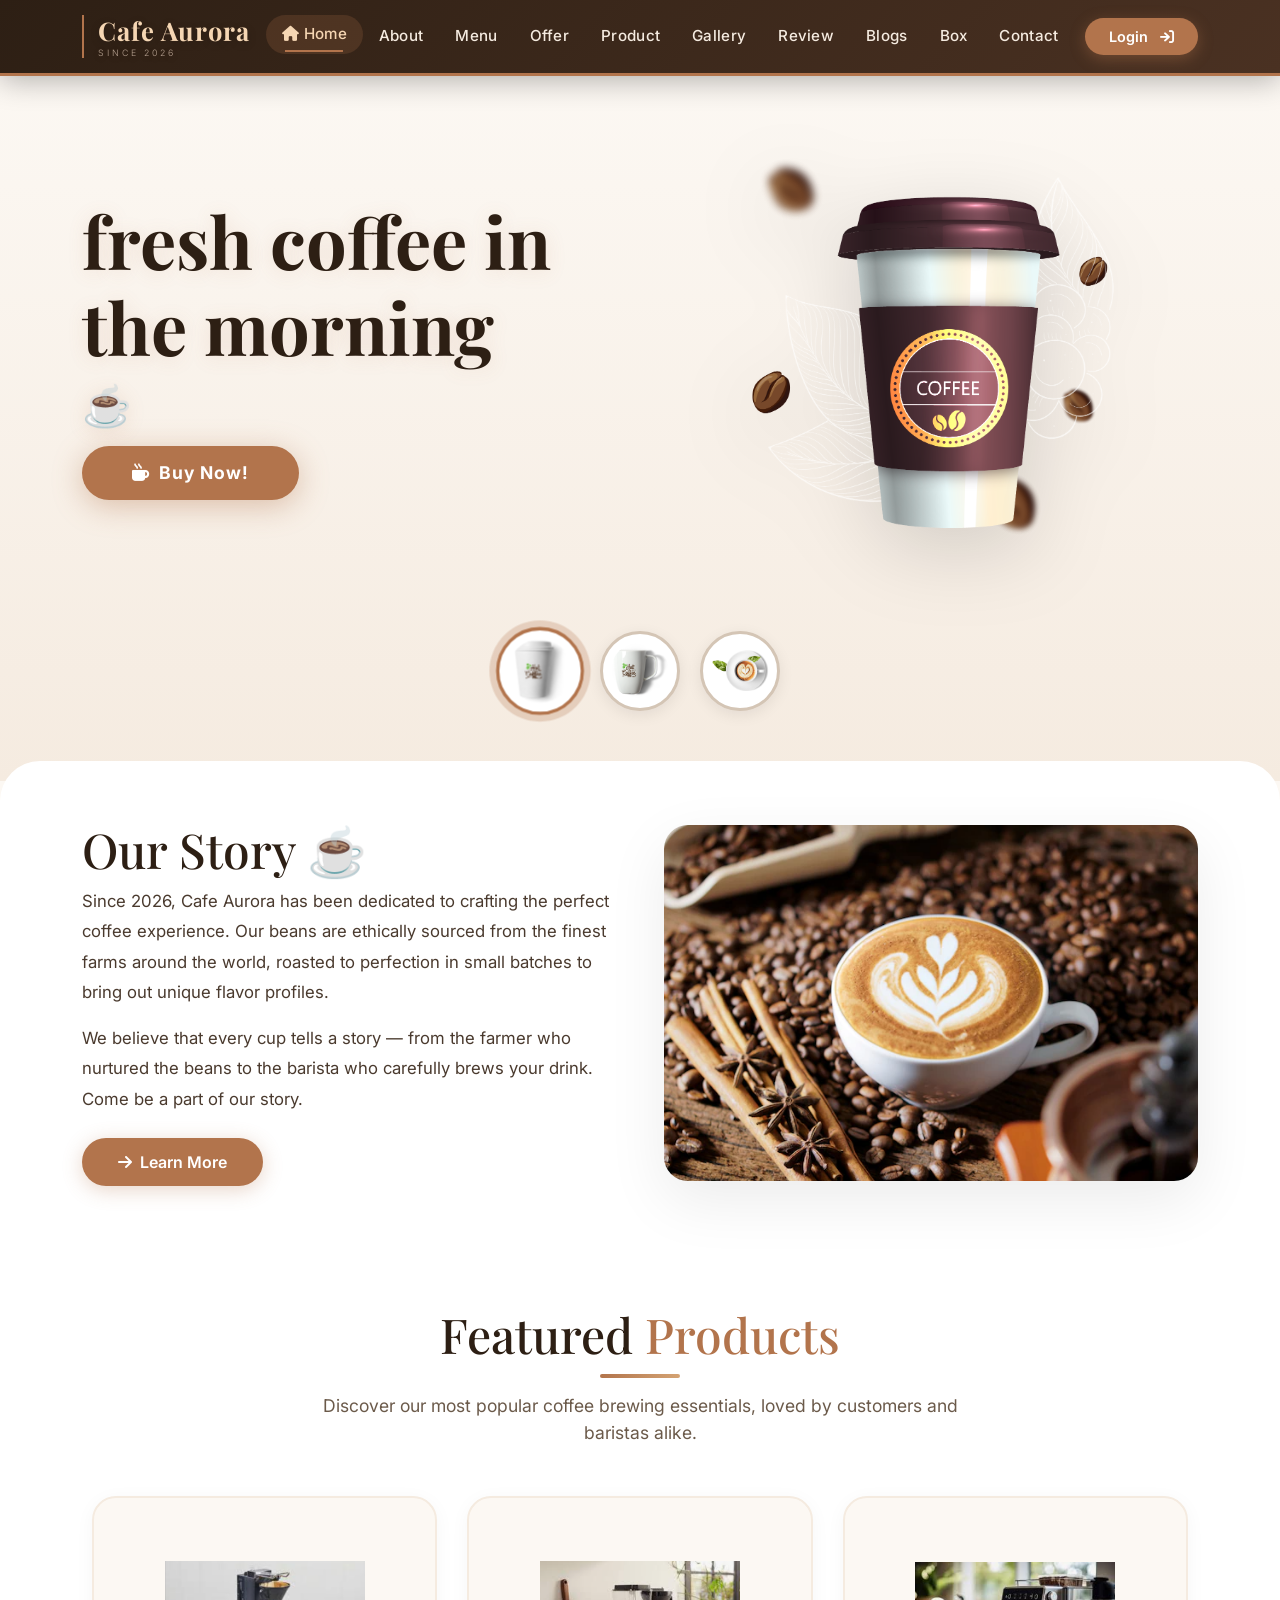
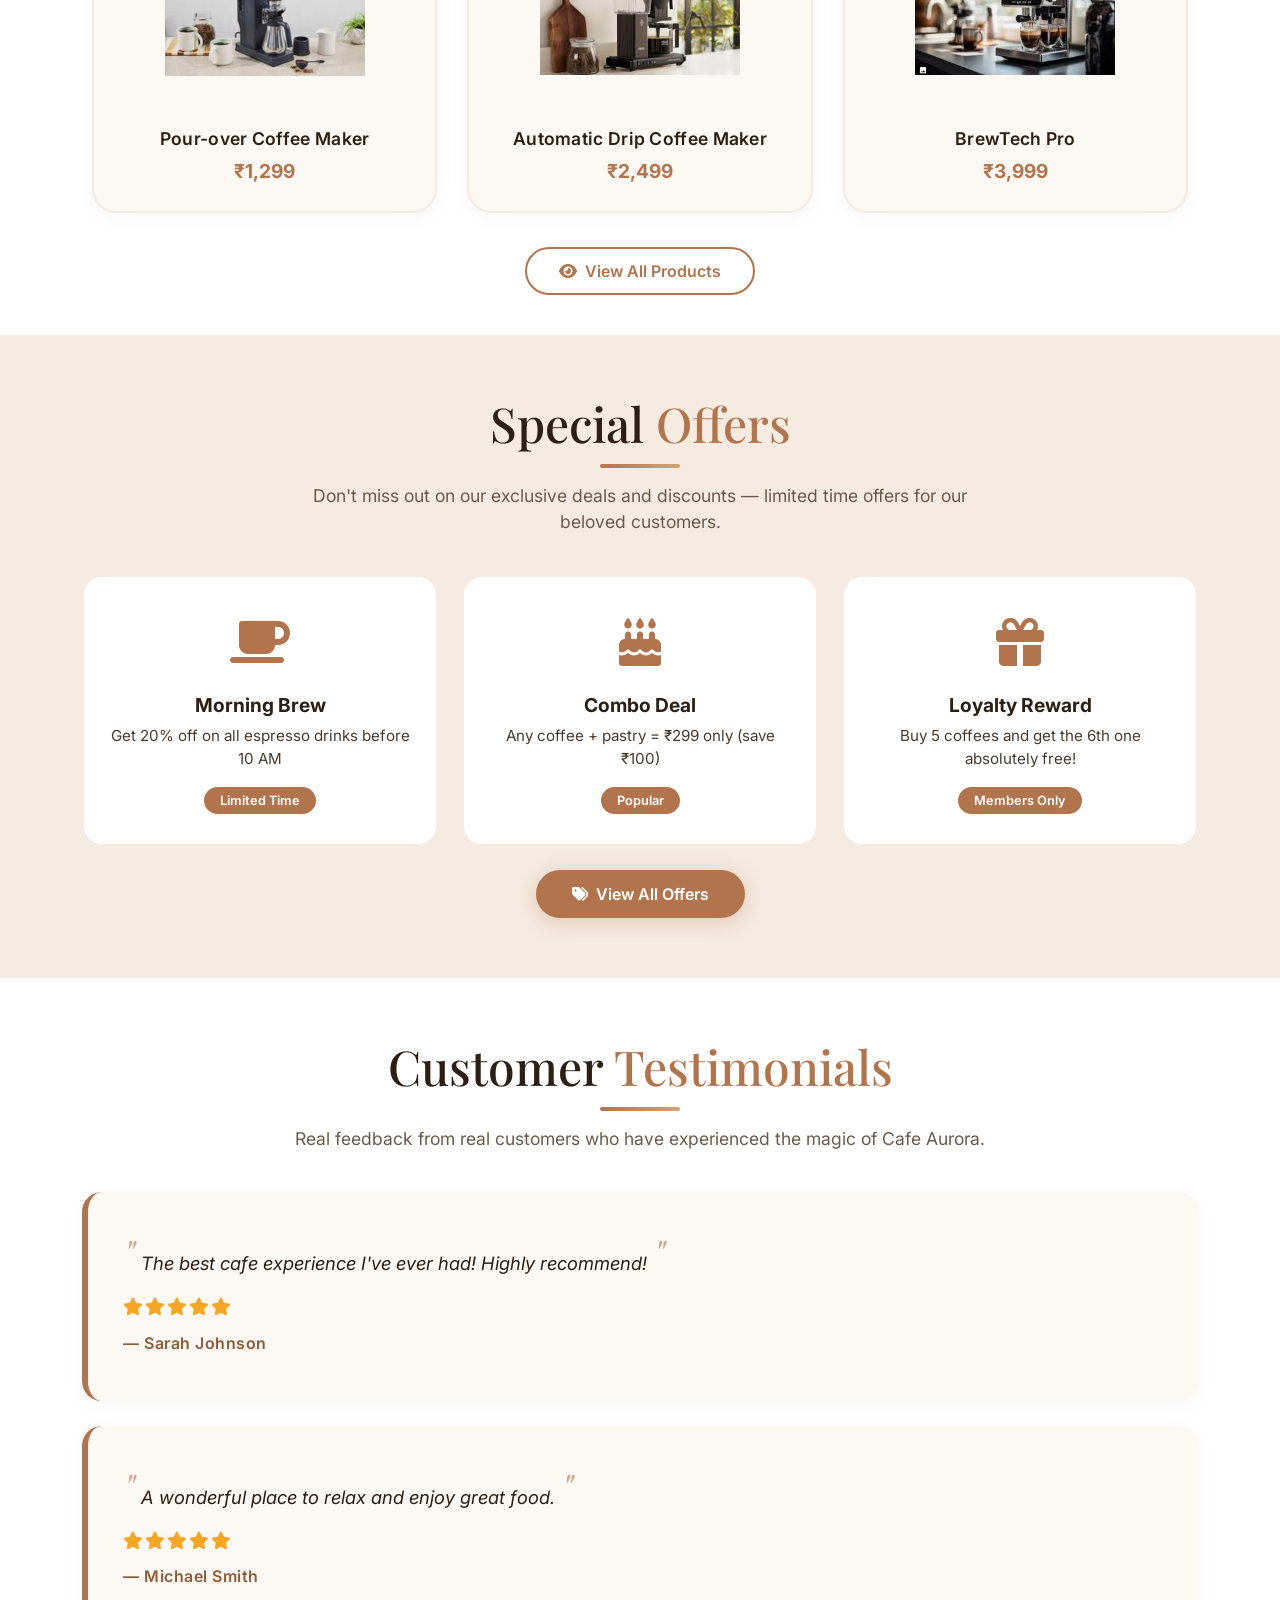
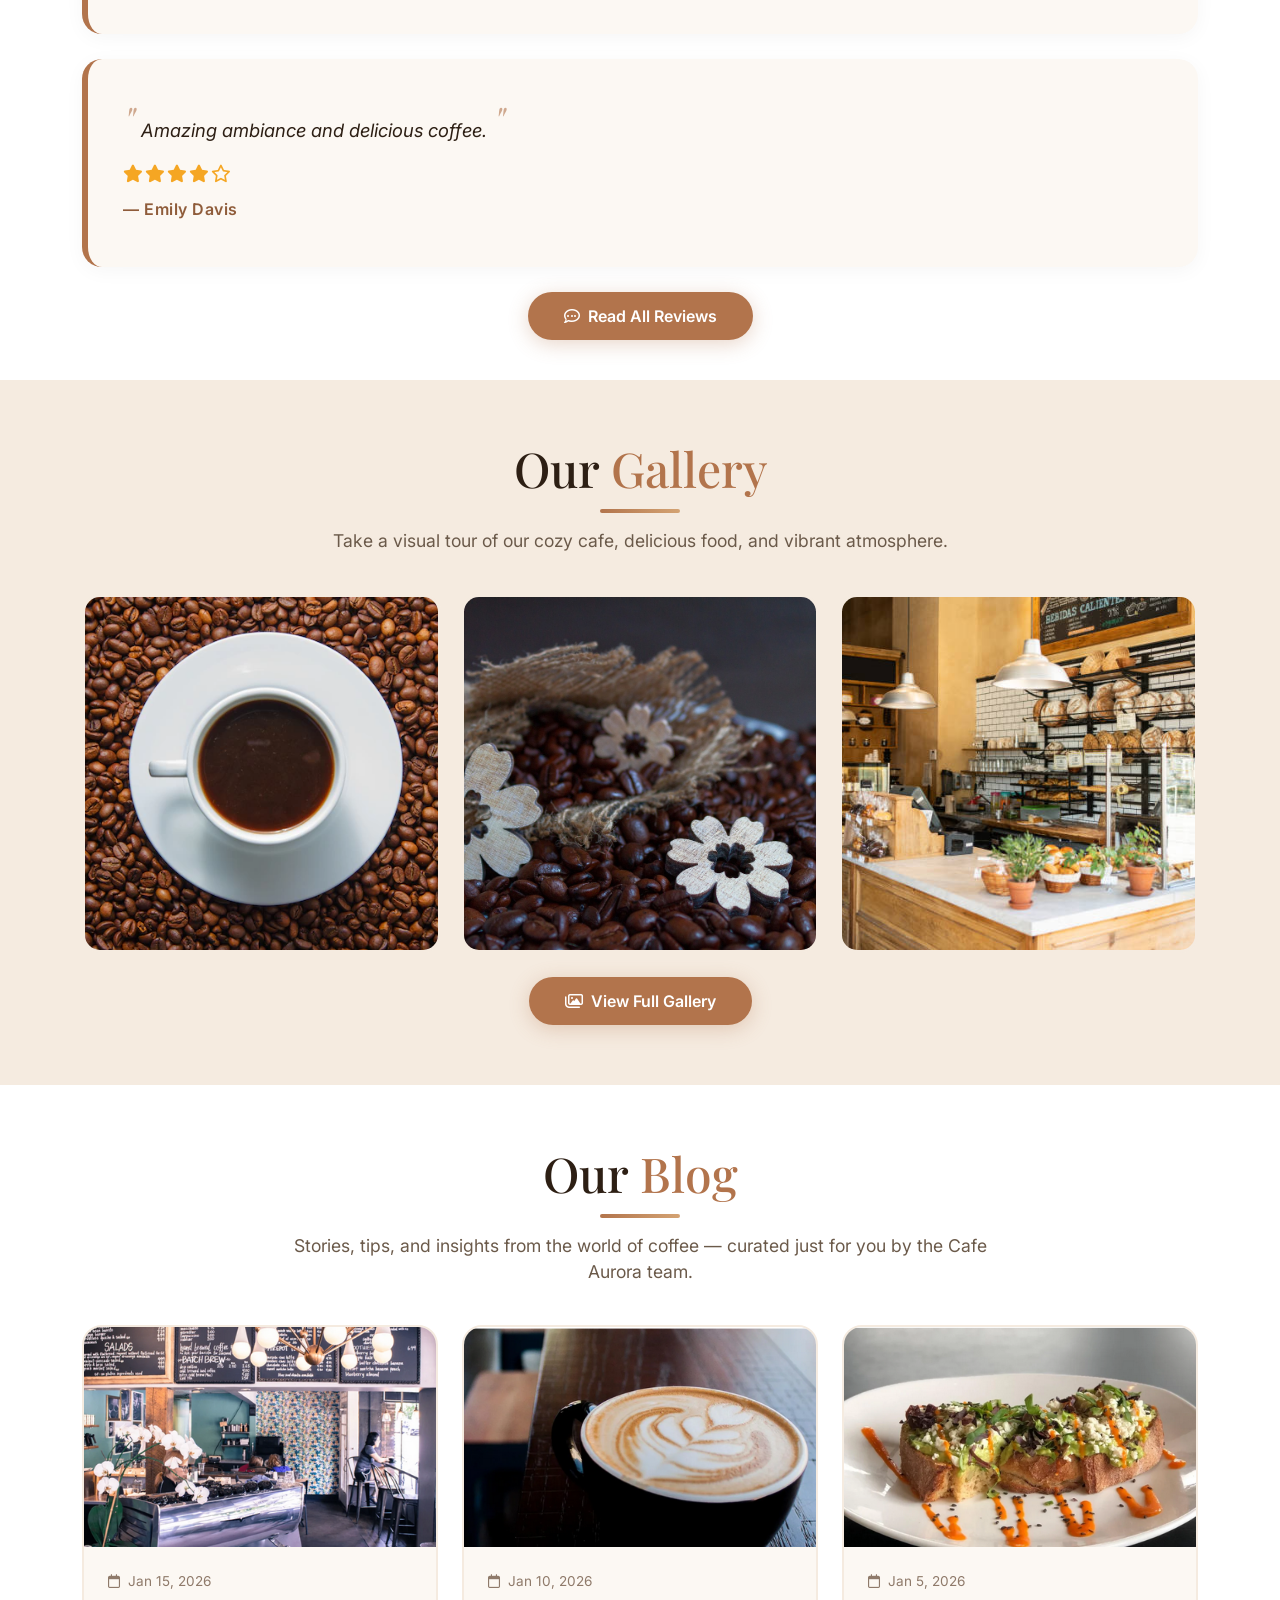
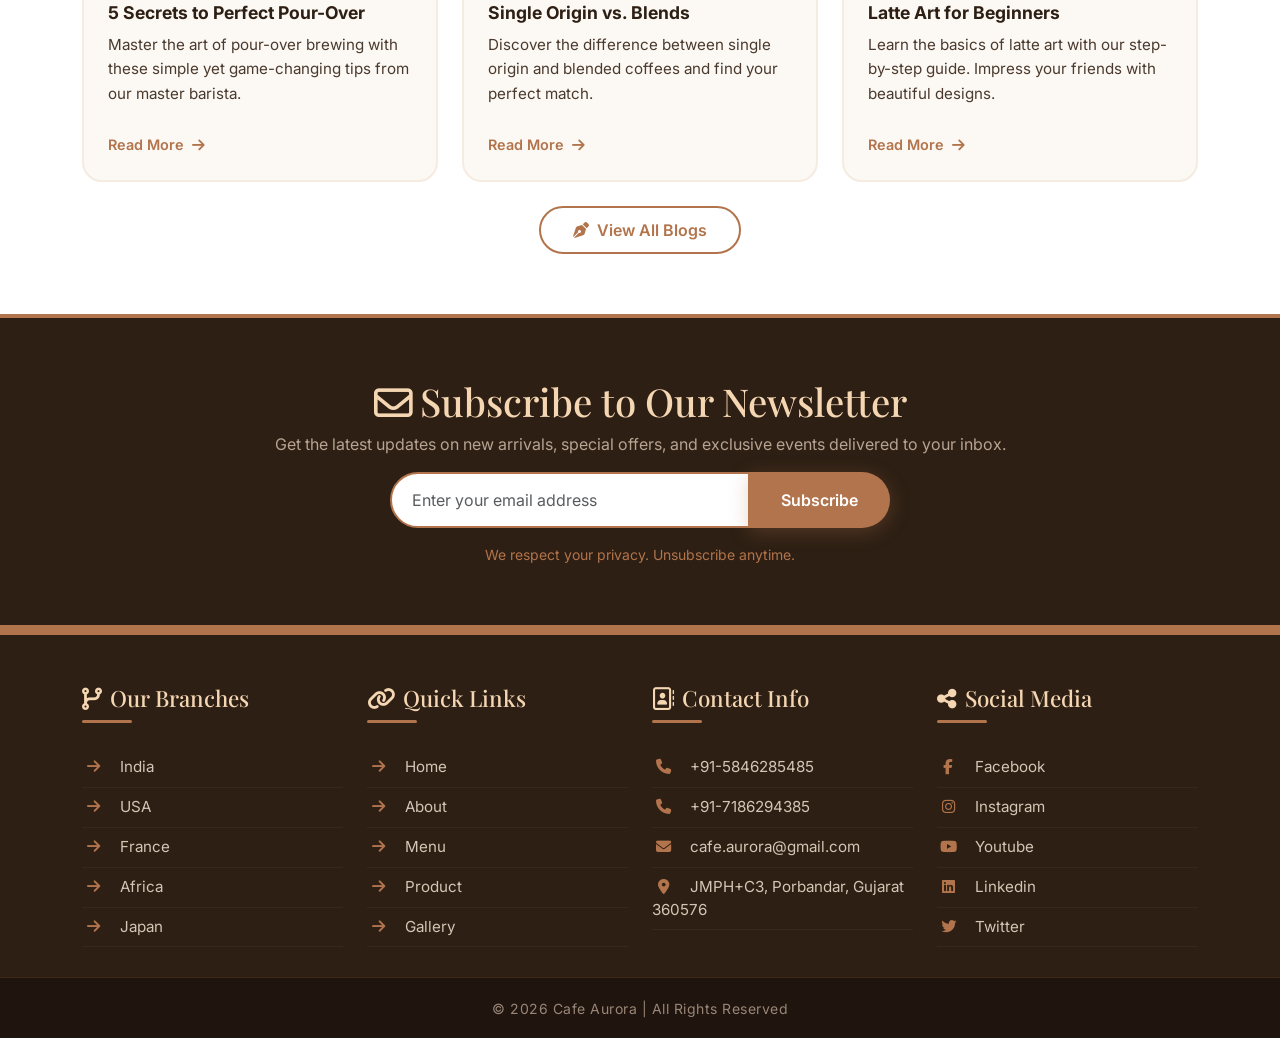
==== commit 3c974827: "Update and rename Index.html to index.html" ====
--- a/index.html
+++ b/index.html
@@ -1515,7 +1515,7 @@
             <div class="collapse navbar-collapse" id="mynavbar">
                 <ul class="navbar-nav me-auto mb-2 mb-lg-0">
                     <li class="nav-item">
-                        <a class="nav-link active" href="Index.html"><i class="fa-solid fa-house fa-beat"></i> Home</a>
+                        <a class="nav-link active" href="index.html"><i class="fa-solid fa-house fa-beat"></i> Home</a>
                     </li>
                     <li class="nav-item"><a class="nav-link" href="About.html">About</a></li>
                     <li class="nav-item"><a class="nav-link" href="Menu.html">Menu</a></li>
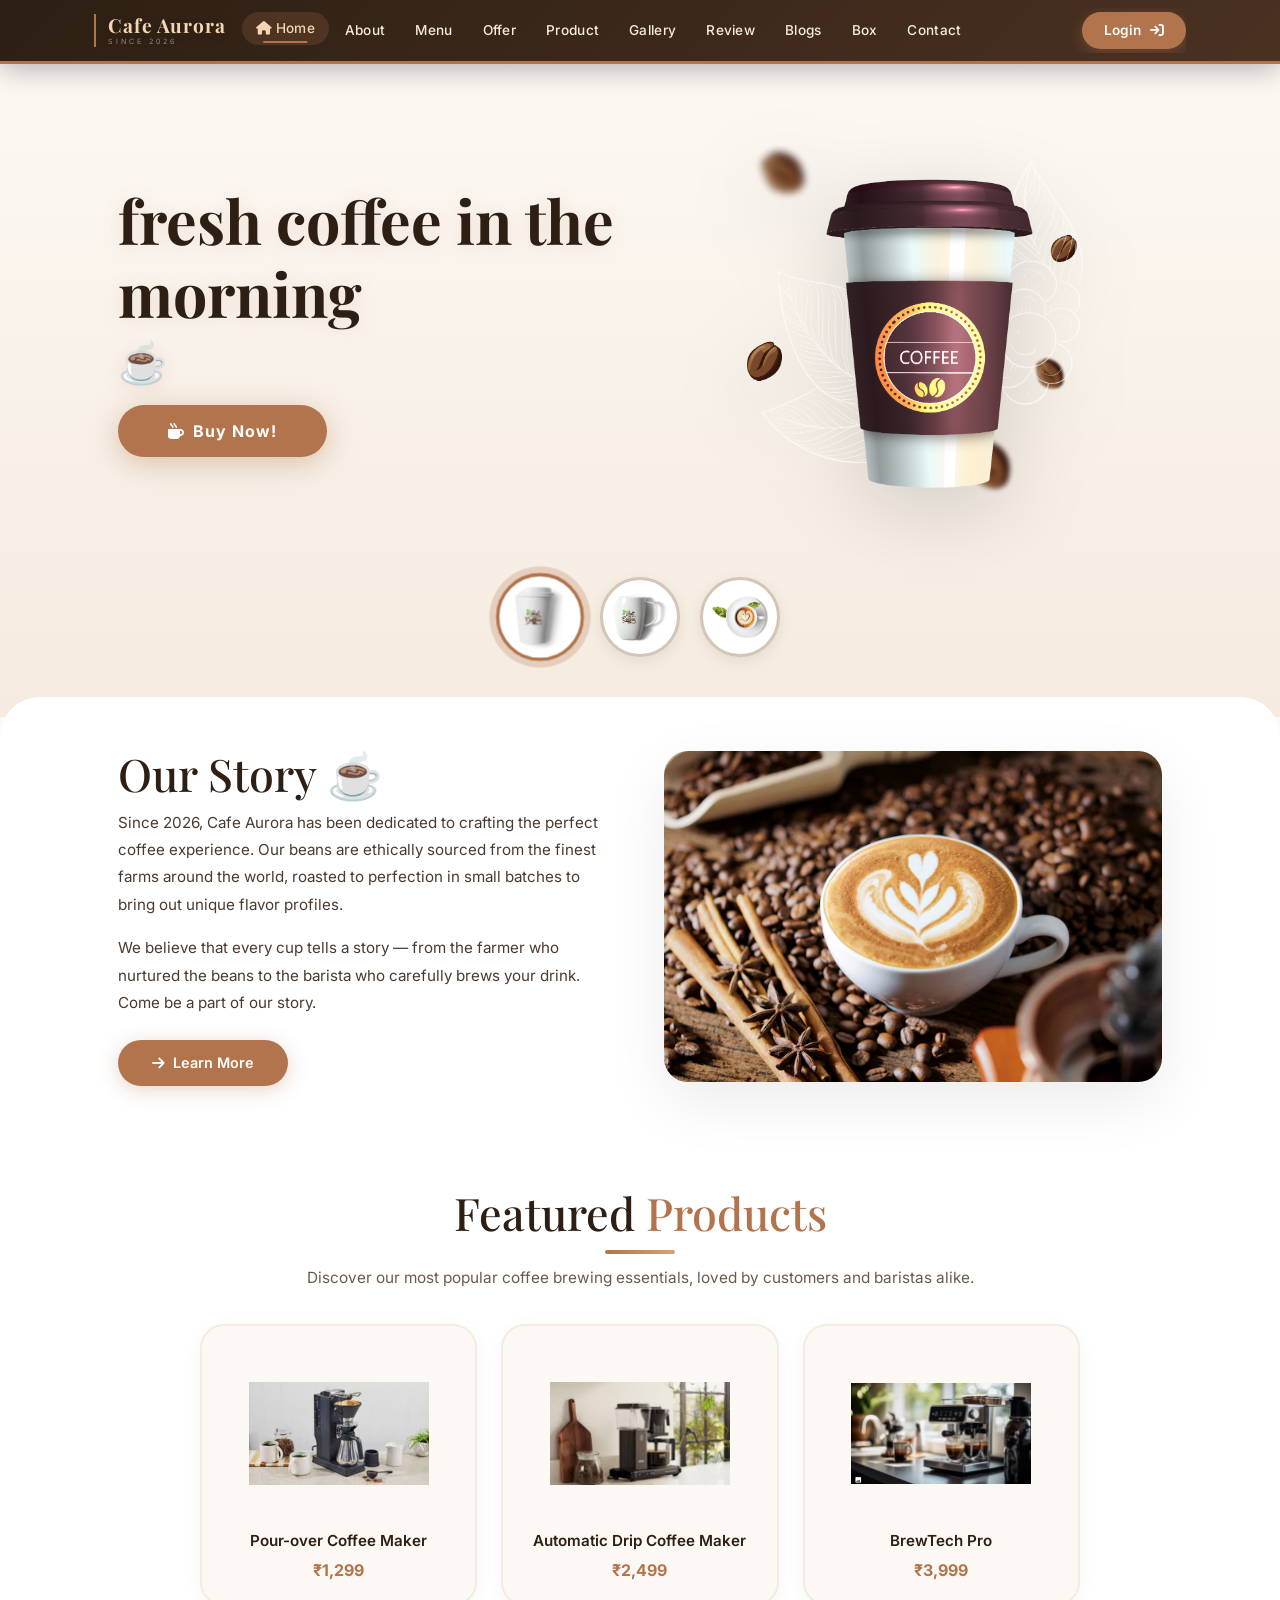
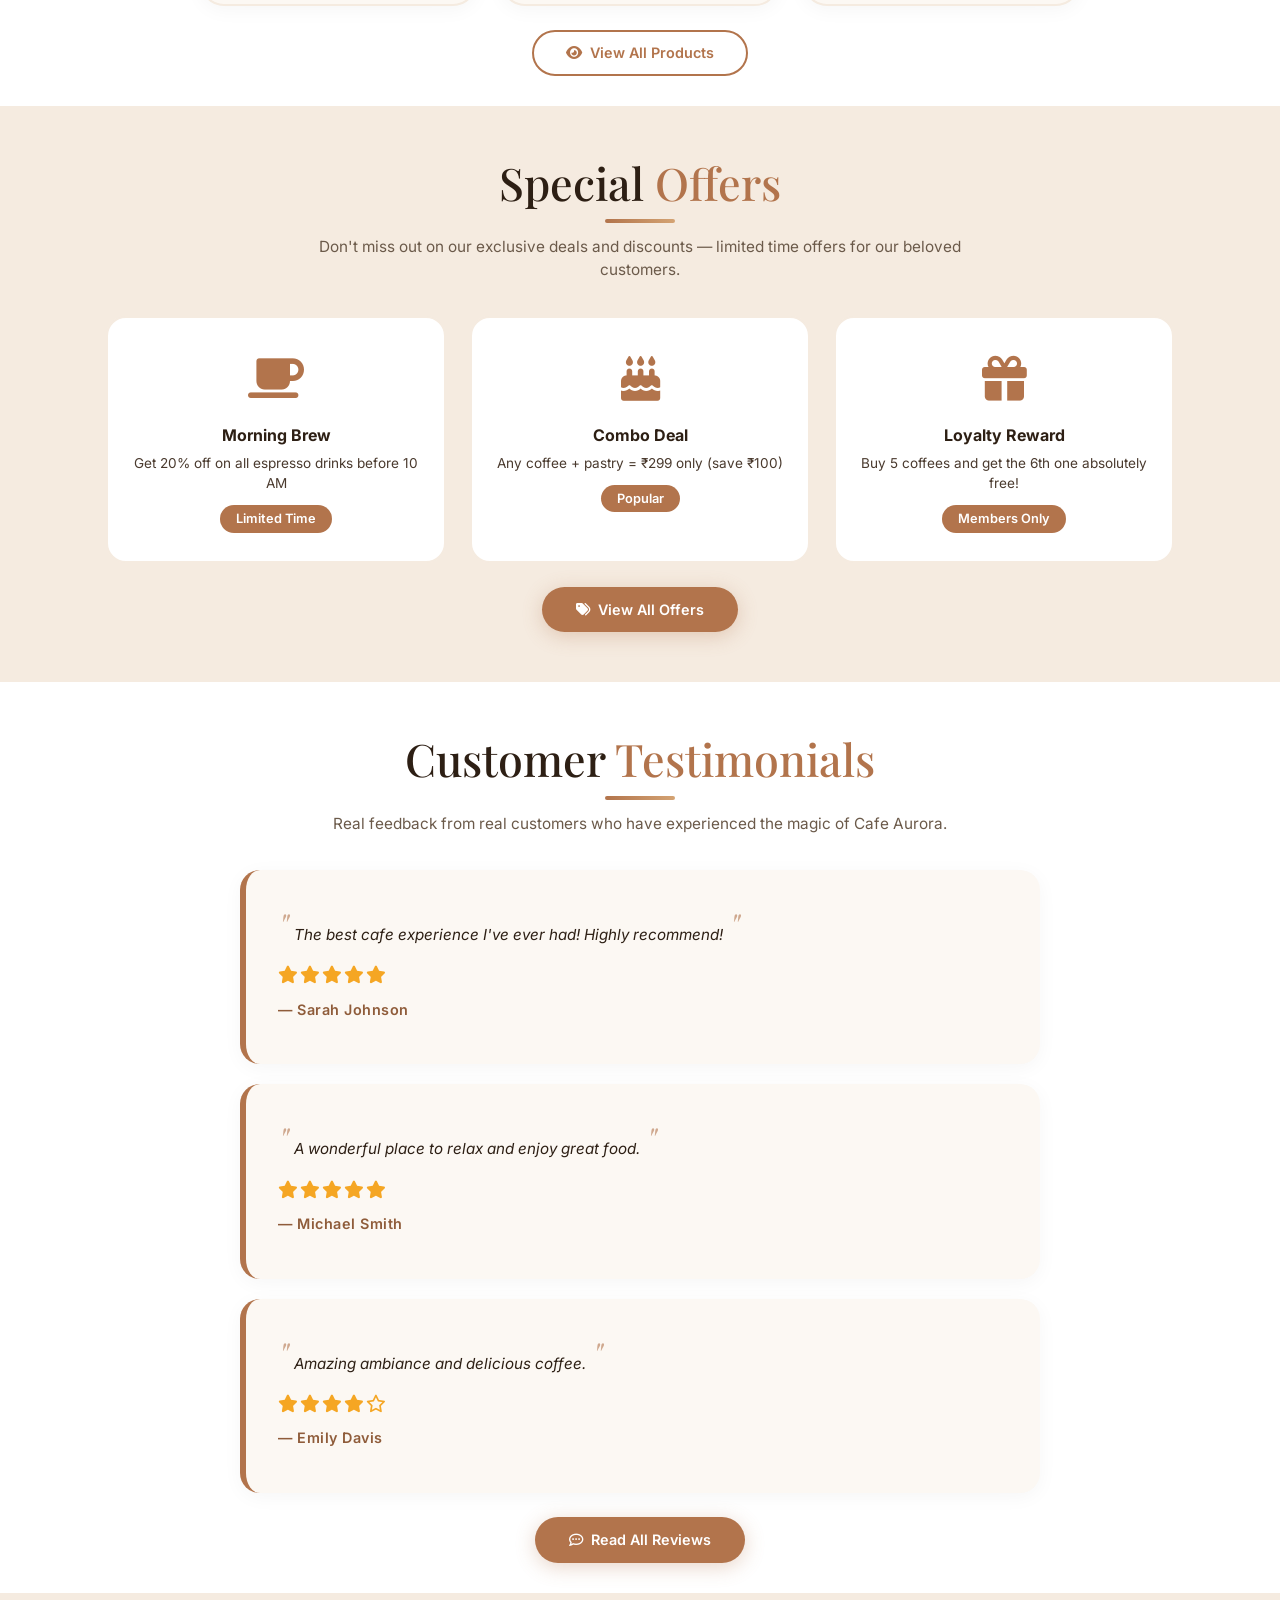
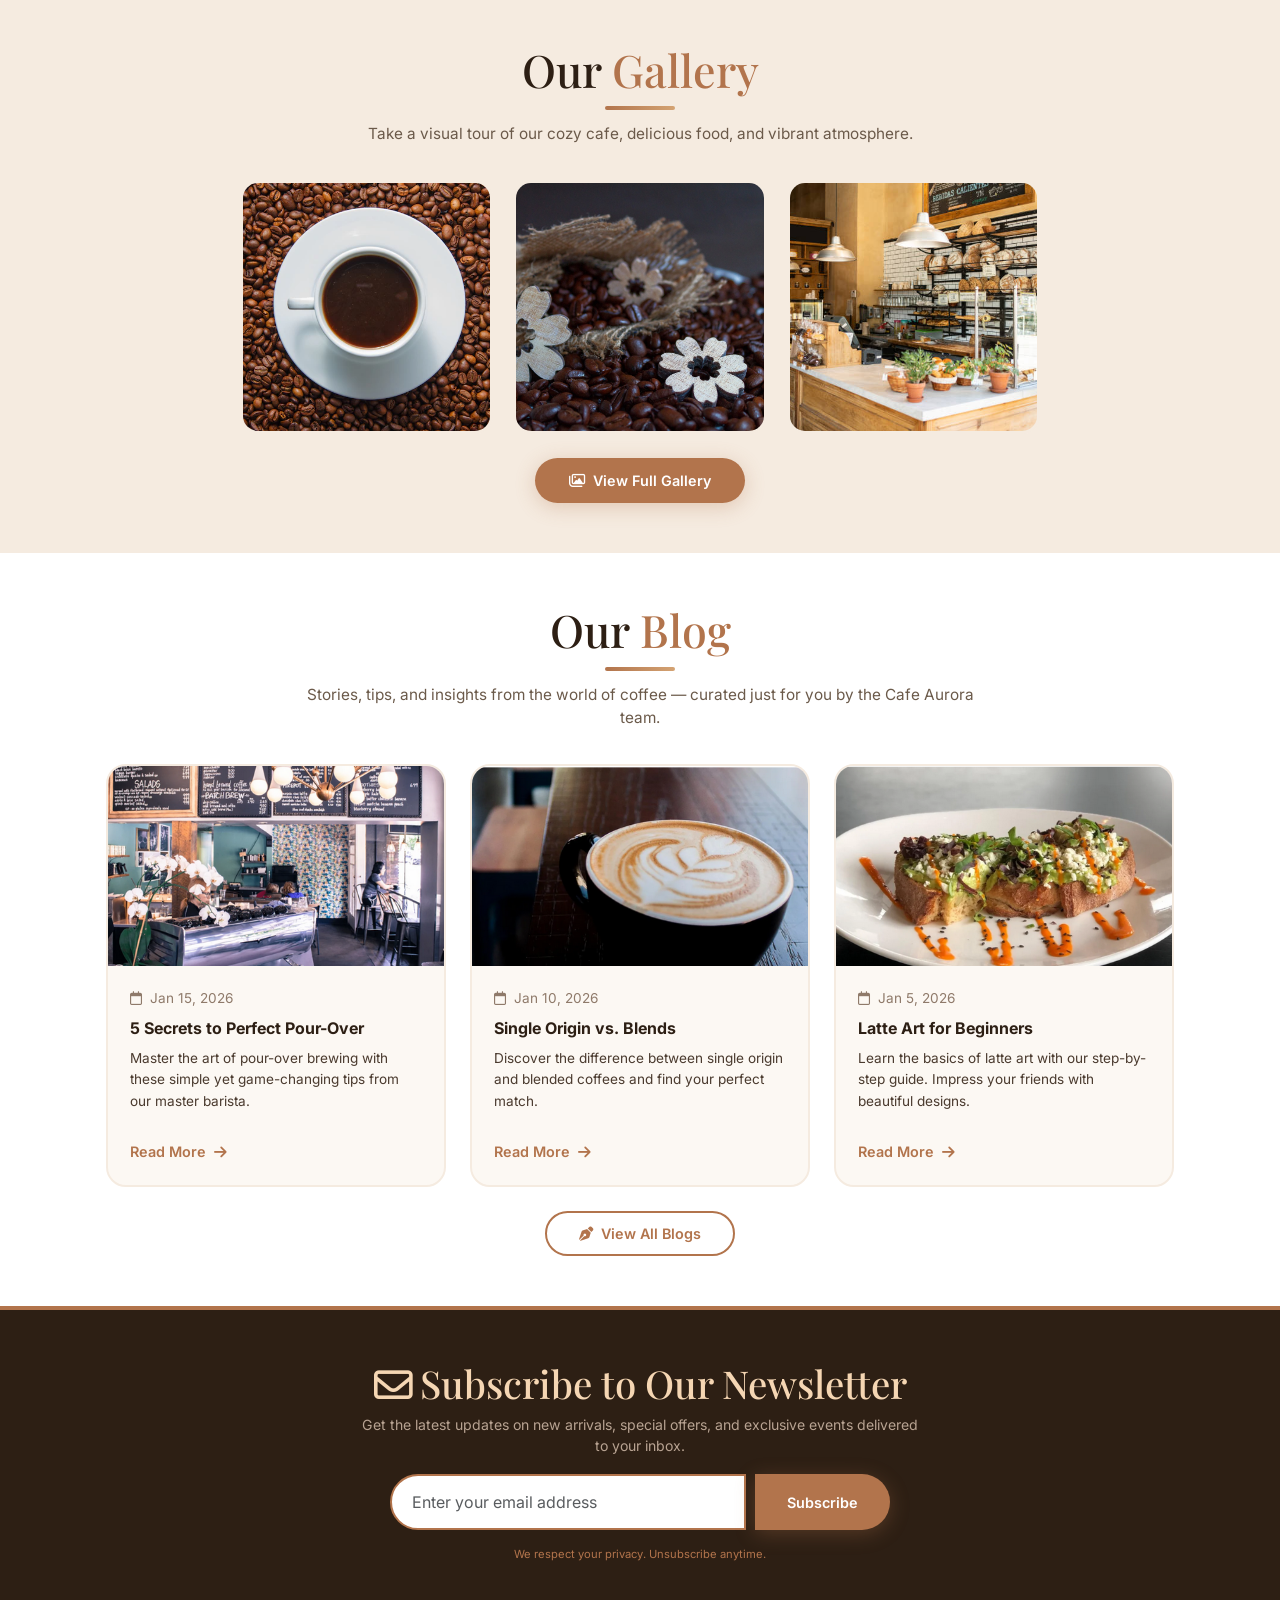
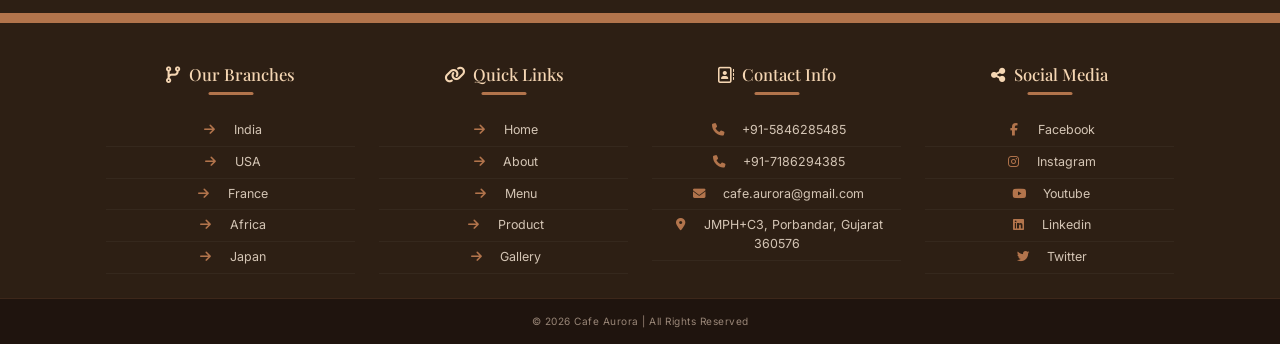
==== commit 26fc2cd0: "Updated website" ====
--- a/index.html
+++ b/index.html
@@ -21,11 +21,17 @@
     <link href="https://fonts.googleapis.com/css2?family=Playfair+Display:wght@400;700&family=Inter:wght@300;400;600;700&display=swap" rel="stylesheet">
 
     <style>
-        /* ===== RESET & BASE ===== */
+        /* ============================================================
+                   RESET & BASE — fully centered, responsive from 320px to 4K
+                   ============================================================ */
         * {
             margin: 0;
             padding: 0;
             box-sizing: border-box;
+        }
+
+        html {
+            scroll-behavior: smooth;
         }
 
         body {
@@ -33,6 +39,9 @@
             background: #fcf8f3;
             color: #2d1f14;
             overflow-x: hidden;
+            display: flex;
+            flex-direction: column;
+            min-height: 100vh;
         }
 
         h1,
@@ -54,7 +63,9 @@
             display: block;
         }
 
-        /* ===== SCROLLBAR ===== */
+        /* ============================================================
+                   SCROLLBAR
+                   ============================================================ */
         ::-webkit-scrollbar {
             width: 10px;
         }
@@ -69,57 +80,81 @@
             background: #8f5c3a;
         }
 
-        /* ===== NAVBAR ===== */
+        /* ============================================================
+                   NAVBAR — sticky, fully responsive, centered brand
+                   ============================================================ */
         .navbar {
             background: linear-gradient(135deg, #2d1f14 0%, #4a3122 100%);
-            padding: 10px 0;
+            padding: 6px 0;
             box-shadow: 0 4px 30px rgba(0, 0, 0, 0.3);
             position: sticky;
             top: 0;
             z-index: 1050;
             border-bottom: 3px solid #b2744c;
+            min-height: 64px;
+        }
+
+        .navbar .container {
+            display: flex;
+            flex-wrap: wrap;
+            align-items: center;
+            justify-content: space-between;
         }
 
         .navbar .navbar-brand {
             display: flex;
             align-items: center;
-            gap: 12px;
+            gap: 10px;
             flex-shrink: 0;
+            padding: 0;
+        }
+
+        .navbar .navbar-brand img {
+            height: 44px;
+            width: auto;
+            filter: drop-shadow(0 2px 8px rgba(0, 0, 0, 0.3));
+            transition: transform 0.3s ease;
+            flex-shrink: 0;
+        }
+        .navbar .navbar-brand img:hover {
+            transform: scale(1.05);
         }
 
         .navbar .brand-text {
             color: #f5d6b3;
             font-family: 'Playfair Display', serif;
-            font-size: 1.6rem;
+            font-size: 1.2rem;
             font-weight: 700;
             letter-spacing: 1px;
             text-shadow: 0 2px 10px rgba(0, 0, 0, 0.2);
             border-left: 2px solid #b2744c;
-            padding-left: 14px;
+            padding-left: 12px;
             line-height: 1.2;
-        }
-
+            white-space: nowrap;
+            display: inline-block !important;
+        }
         .navbar .brand-text small {
             display: block;
-            font-size: 0.55rem;
+            font-size: 0.45rem;
             font-family: 'Inter', sans-serif;
             font-weight: 300;
             letter-spacing: 3px;
             color: #b8a392;
             text-transform: uppercase;
-            margin-top: 2px;
+            margin-top: 1px;
         }
 
         .navbar .nav-link {
             color: #f5ebe0 !important;
             font-weight: 500;
-            font-size: 0.95rem;
-            padding: 8px 16px !important;
+            font-size: 0.85rem;
+            padding: 6px 14px !important;
             border-radius: 30px;
             transition: all 0.3s ease;
             letter-spacing: 0.3px;
             position: relative;
             white-space: nowrap;
+            text-align: center;
         }
 
         .navbar .nav-link:hover,
@@ -143,38 +178,54 @@
 
         .navbar .nav-link:hover::after,
         .navbar .nav-link.active::after {
-            width: 60%;
+            width: 50%;
         }
 
         .navbar .btn-custom {
             background: #b2744c;
             color: #fff !important;
             border: none;
-            padding: 8px 24px;
+            padding: 8px 22px;
             border-radius: 50px;
             font-weight: 600;
-            font-size: 0.9rem;
+            font-size: 0.85rem;
             transition: all 0.3s ease;
             box-shadow: 0 4px 15px rgba(178, 116, 76, 0.4);
             flex-shrink: 0;
+            white-space: nowrap;
+            text-align: center;
         }
 
         .navbar .btn-custom:hover {
             background: #8f5c3a;
             transform: translateY(-2px);
             box-shadow: 0 6px 25px rgba(178, 116, 76, 0.5);
+            color: #fff !important;
         }
 
         .navbar-toggler {
             border: 2px solid #b2744c;
-            padding: 6px 10px;
+            padding: 4px 10px;
             flex-shrink: 0;
         }
         .navbar-toggler-icon {
             filter: invert(1);
         }
 
-        /* ===== MODAL ===== */
+        .navbar-collapse {
+            max-height: 75vh;
+            overflow-y: auto;
+            padding: 4px 0;
+        }
+
+        .navbar .navbar-nav {
+            align-items: center;
+            gap: 2px;
+        }
+
+        /* ============================================================
+                   MODAL — centered, responsive
+                   ============================================================ */
         .modal-content {
             background: #fcf8f3;
             border-radius: 20px;
@@ -186,13 +237,13 @@
             border-bottom: 2px solid #b2744c;
             background: #2d1f14;
             border-radius: 18px 18px 0 0;
-            padding: 20px 30px;
+            padding: 16px 28px;
         }
 
         .modal-header .modal-title {
             color: #f5ebe0;
             font-family: 'Playfair Display', serif;
-            font-size: 1.6rem;
+            font-size: 1.4rem;
         }
 
         .modal-header .btn-close {
@@ -200,7 +251,7 @@
         }
 
         .modal-body {
-            padding: 30px;
+            padding: 28px;
         }
 
         .modal-body .form-label {
@@ -223,7 +274,7 @@
 
         .modal-footer {
             border-top: none;
-            padding: 0 30px 30px 30px;
+            padding: 0 28px 28px 28px;
             justify-content: center;
         }
 
@@ -244,11 +295,14 @@
             background: #8f5c3a;
             transform: translateY(-3px);
             box-shadow: 0 8px 30px rgba(178, 116, 76, 0.5);
-        }
-
-        /* ===== HOME / HERO ===== */
+            color: #fff;
+        }
+
+        /* ============================================================
+                   HERO SECTION — centered, responsive
+                   ============================================================ */
         .hero {
-            padding: 40px 0 60px;
+            padding: 40px 0 50px;
             background: linear-gradient(180deg, #fcf8f3 0%, #f5ebe0 100%);
             position: relative;
             overflow: hidden;
@@ -256,19 +310,20 @@
 
         .hero .content h3 {
             font-family: 'Playfair Display', serif;
-            font-size: clamp(2.2rem, 6vw, 4.5rem);
+            font-size: clamp(2rem, 5vw, 3.8rem);
             font-weight: 700;
             color: #2d1f14;
             line-height: 1.2;
             text-shadow: 0 2px 20px rgba(178, 116, 76, 0.15);
             animation: fadeInUp 1s ease forwards;
+            margin-bottom: 20px;
         }
 
         .hero .content h3::after {
             content: '☕';
             display: block;
             font-size: 2.5rem;
-            margin-top: 10px;
+            margin-top: 8px;
             animation: pulse 2s infinite;
         }
 
@@ -300,11 +355,10 @@
             padding: 14px 50px;
             border-radius: 50px;
             font-weight: 700;
-            font-size: 1.1rem;
+            font-size: clamp(1rem, 1.2vw, 1.1rem);
             transition: all 0.4s ease;
             box-shadow: 0 6px 30px rgba(178, 116, 76, 0.4);
             letter-spacing: 1px;
-            margin-top: 10px;
             display: inline-block;
         }
 
@@ -336,13 +390,12 @@
             filter: drop-shadow(0 20px 40px rgba(0, 0, 0, 0.15));
         }
 
-        /* ===== IMAGE SLIDER ===== */
         .image-slider {
             display: flex;
             justify-content: center;
             gap: 20px;
             flex-wrap: wrap;
-            margin-top: 40px;
+            margin-top: 30px;
             padding: 10px 0;
         }
 
@@ -371,15 +424,17 @@
             box-shadow: 0 0 0 6px rgba(178, 116, 76, 0.25);
         }
 
-        /* ===== SECTION TITLES ===== */
+        /* ============================================================
+                   SECTION TITLES — centered
+                   ============================================================ */
         .section-title {
             font-family: 'Playfair Display', serif;
-            font-size: clamp(2rem, 4vw, 3rem);
+            font-size: clamp(1.8rem, 4vw, 2.8rem);
             color: #2d1f14;
-            margin-bottom: 15px;
+            margin-bottom: 12px;
             position: relative;
             display: inline-block;
-            padding-bottom: 15px;
+            padding-bottom: 14px;
         }
 
         .section-title::after {
@@ -388,7 +443,7 @@
             bottom: 0;
             left: 50%;
             transform: translateX(-50%);
-            width: 80px;
+            width: 70px;
             height: 4px;
             background: linear-gradient(90deg, #b2744c, #d4a373);
             border-radius: 4px;
@@ -396,14 +451,17 @@
 
         .section-subtitle {
             color: #6b5a4a;
-            font-size: 1.1rem;
+            font-size: clamp(0.9rem, 1.2vw, 1.05rem);
             max-width: 700px;
-            margin: 0 auto 40px;
-        }
-
-        /* ===== ABOUT PREVIEW ===== */
+            margin: 0 auto 35px;
+            padding: 0 16px;
+        }
+
+        /* ============================================================
+                   ABOUT PREVIEW — centered, responsive
+                   ============================================================ */
         .about-preview {
-            padding: 60px 0;
+            padding: 50px 0;
             background: #fff;
             border-radius: 40px 40px 0 0;
             margin-top: -20px;
@@ -429,15 +487,15 @@
             background: #b2744c;
             color: #fff;
             border: none;
-            padding: 12px 36px;
+            padding: 12px 34px;
             border-radius: 50px;
             font-weight: 600;
-            font-size: 1rem;
+            font-size: clamp(0.9rem, 1vw, 1rem);
             transition: all 0.4s ease;
             box-shadow: 0 4px 20px rgba(178, 116, 76, 0.3);
             display: inline-block;
-        }
-
+            text-align: center;
+        }
         .btn-gold:hover {
             background: #8f5c3a;
             color: #fff;
@@ -452,11 +510,11 @@
             padding: 10px 32px;
             border-radius: 50px;
             font-weight: 600;
-            font-size: 1rem;
+            font-size: clamp(0.9rem, 1vw, 1rem);
             transition: all 0.4s ease;
             display: inline-block;
-        }
-
+            text-align: center;
+        }
         .btn-outline-gold:hover {
             background: #b2744c;
             color: #fff;
@@ -464,23 +522,27 @@
             box-shadow: 0 8px 35px rgba(178, 116, 76, 0.3);
         }
 
-        /* ===== FEATURED PRODUCTS ===== */
+        /* ============================================================
+                   FEATURED PRODUCTS — centered, responsive
+                   ============================================================ */
         .featured-products {
-            padding: 60px 0 40px;
+            padding: 50px 0 30px;
             background: #fff;
         }
 
         .product-grid {
             display: grid;
-            grid-template-columns: repeat(auto-fit, minmax(250px, 1fr));
-            gap: 30px;
-            padding: 10px;
+            grid-template-columns: repeat(auto-fit, minmax(220px, 1fr));
+            gap: 24px;
+            max-width: 900px;
+            margin: 0 auto;
+            padding: 0 10px;
         }
 
         .product-card {
             background: #fcf8f3;
             border-radius: 24px;
-            padding: 30px 20px 25px;
+            padding: 28px 18px 22px;
             text-align: center;
             transition: all 0.4s ease;
             border: 2px solid #f5ebe0;
@@ -495,10 +557,10 @@
 
         .product-card img {
             width: 100%;
-            max-width: 200px;
-            height: 180px;
+            max-width: 180px;
+            height: 160px;
             object-fit: contain;
-            margin: 0 auto 20px;
+            margin: 0 auto 18px;
             transition: transform 0.5s ease;
         }
 
@@ -508,30 +570,31 @@
 
         .product-card h3 {
             font-family: 'Inter', sans-serif;
-            font-size: 1.1rem;
+            font-size: clamp(0.95rem, 1.1vw, 1.1rem);
             font-weight: 600;
             color: #2d1f14;
             margin: 0;
-            letter-spacing: 0.3px;
         }
 
         .product-card .price {
             color: #b2744c;
             font-weight: 700;
-            font-size: 1.2rem;
+            font-size: clamp(1rem, 1.2vw, 1.2rem);
             margin-top: 8px;
         }
 
-        /* ===== OFFERS PREVIEW ===== */
+        /* ============================================================
+                   OFFERS PREVIEW — centered, responsive
+                   ============================================================ */
         .offers-preview {
-            padding: 60px 0;
+            padding: 50px 0;
             background: #f5ebe0;
         }
 
         .offer-card {
             background: #fff;
             border-radius: 20px;
-            padding: 30px 25px;
+            padding: 28px 20px;
             text-align: center;
             border: 2px solid #f5ebe0;
             transition: all 0.4s ease;
@@ -545,21 +608,22 @@
         }
 
         .offer-card .icon {
-            font-size: 3rem;
+            font-size: 2.8rem;
             color: #b2744c;
-            margin-bottom: 15px;
+            margin-bottom: 12px;
         }
 
         .offer-card h4 {
             font-family: 'Inter', sans-serif;
             font-weight: 700;
             color: #2d1f14;
-            font-size: 1.2rem;
+            font-size: clamp(1rem, 1.15vw, 1.2rem);
         }
 
         .offer-card p {
             color: #4a3a2e;
-            font-size: 0.95rem;
+            font-size: clamp(0.85rem, 0.95vw, 0.95rem);
+            margin-bottom: 12px;
         }
 
         .offer-card .badge-gold {
@@ -572,20 +636,25 @@
             display: inline-block;
         }
 
-        /* ===== TESTIMONIALS ===== */
+        /* ============================================================
+                   TESTIMONIALS — centered, responsive
+                   ============================================================ */
         .testimonials {
-            padding: 60px 0 40px;
+            padding: 50px 0 30px;
             background: #fff;
         }
 
         .testimonial {
             background: #fcf8f3;
             border-radius: 20px;
-            padding: 30px 35px;
-            margin-bottom: 25px;
+            padding: 28px 32px;
+            margin-bottom: 20px;
             border-left: 6px solid #b2744c;
             box-shadow: 0 4px 20px rgba(0, 0, 0, 0.04);
             transition: all 0.3s ease;
+            max-width: 800px;
+            margin-left: auto;
+            margin-right: auto;
         }
 
         .testimonial:hover {
@@ -595,7 +664,7 @@
 
         .testimonial h3 {
             font-family: 'Inter', sans-serif;
-            font-size: 1.15rem;
+            font-size: clamp(0.95rem, 1.1vw, 1.15rem);
             font-weight: 400;
             color: #2d1f14;
             line-height: 1.6;
@@ -604,16 +673,15 @@
 
         .testimonial h3::before {
             content: '"';
-            font-size: 2.5rem;
+            font-size: 2.2rem;
             color: #b2744c;
             font-family: 'Playfair Display', serif;
             margin-right: 6px;
             opacity: 0.6;
         }
-
         .testimonial h3::after {
             content: '"';
-            font-size: 2.5rem;
+            font-size: 2.2rem;
             color: #b2744c;
             font-family: 'Playfair Display', serif;
             margin-left: 6px;
@@ -631,13 +699,15 @@
             font-weight: 600;
             color: #8f5c3a;
             margin-top: 10px;
-            font-size: 1rem;
+            font-size: clamp(0.9rem, 1vw, 1rem);
             letter-spacing: 0.5px;
         }
 
-        /* ===== GALLERY PREVIEW ===== */
+        /* ============================================================
+                   GALLERY PREVIEW — centered, responsive
+                   ============================================================ */
         .gallery-preview {
-            padding: 60px 0;
+            padding: 50px 0;
             background: #f5ebe0;
         }
 
@@ -645,6 +715,8 @@
             display: grid;
             grid-template-columns: repeat(3, 1fr);
             gap: 20px;
+            max-width: 800px;
+            margin: 0 auto;
         }
 
         .gallery-grid-preview .gallery-item {
@@ -674,9 +746,11 @@
             transform: scale(1.08);
         }
 
-        /* ===== BLOG PREVIEW ===== */
+        /* ============================================================
+                   BLOG PREVIEW — centered, responsive
+                   ============================================================ */
         .blog-preview {
-            padding: 60px 0;
+            padding: 50px 0;
             background: #fff;
         }
 
@@ -699,7 +773,7 @@
 
         .blog-card img {
             width: 100%;
-            height: 220px;
+            height: 200px;
             object-fit: cover;
             background: #d4c5b5;
             transition: transform 0.5s ease;
@@ -710,7 +784,7 @@
         }
 
         .blog-card .blog-body {
-            padding: 24px;
+            padding: 22px;
             flex: 1;
             display: flex;
             flex-direction: column;
@@ -726,13 +800,13 @@
             font-family: 'Inter', sans-serif;
             font-weight: 700;
             color: #2d1f14;
-            font-size: 1.1rem;
+            font-size: clamp(1rem, 1.1vw, 1.1rem);
             margin-bottom: 10px;
         }
 
         .blog-card .blog-body p {
             color: #4a3a2e;
-            font-size: 0.95rem;
+            font-size: clamp(0.85rem, 0.95vw, 0.95rem);
             line-height: 1.6;
             flex: 1;
         }
@@ -751,70 +825,88 @@
             transform: translateX(6px);
         }
 
-        /* ===== NEWSLETTER ===== */
+        /* ============================================================
+                   NEWSLETTER — centered, responsive
+                   ============================================================ */
         .newsletter {
-            padding: 60px 0;
+            padding: 50px 0;
             background: #2d1f14;
             color: #f5ebe0;
             border-top: 4px solid #b2744c;
             border-bottom: 4px solid #b2744c;
-        }
-
+            text-align: center;
+        }
         .newsletter h2 {
             font-family: 'Playfair Display', serif;
-            font-size: clamp(1.8rem, 3vw, 2.8rem);
+            font-size: clamp(1.4rem, 3vw, 2.4rem);
             color: #f5d6b3;
         }
-
         .newsletter p {
             color: #b8a392;
-        }
-
+            font-size: clamp(0.85rem, 1.1vw, 1.05rem);
+            max-width: 600px;
+            margin: 0 auto 18px;
+            padding: 0 16px;
+        }
         .newsletter .input-group {
             max-width: 500px;
             margin: 0 auto;
-        }
-
+            flex-wrap: wrap;
+            gap: 10px;
+        }
         .newsletter .form-control {
-            border-radius: 50px 0 0 50px;
+            border-radius: 50px;
             border: 2px solid #b2744c;
             padding: 14px 20px;
             background: #fff;
-        }
-
+            flex: 1 1 200px;
+            min-width: 160px;
+        }
         .newsletter .form-control:focus {
             border-color: #f5d6b3;
             box-shadow: 0 0 0 4px rgba(178, 116, 76, 0.2);
         }
-
         .newsletter .btn-gold {
-            border-radius: 0 50px 50px 0;
+            border-radius: 50px;
             padding: 14px 32px;
-        }
-
-        /* ===== FOOTER ===== */
+            flex-shrink: 0;
+        }
+        .newsletter small {
+            font-size: clamp(0.7rem, 0.8vw, 0.85rem);
+        }
+
+        /* ============================================================
+                   FOOTER — centered, responsive
+                   ============================================================ */
         .footer {
             background: #2d1f14;
             color: #f5ebe0;
-            padding-top: 50px;
+            padding-top: 40px;
             border-top: 6px solid #b2744c;
+            margin-top: auto;
+        }
+
+        .footer .box {
+            text-align: center;
         }
 
         .footer .box h3 {
             font-family: 'Playfair Display', serif;
-            font-size: 1.4rem;
+            font-size: clamp(1rem, 1.3vw, 1.3rem);
             color: #f5d6b3;
-            margin-bottom: 25px;
+            margin-bottom: 20px;
             position: relative;
-            padding-bottom: 12px;
+            padding-bottom: 10px;
+            display: inline-block;
         }
 
         .footer .box h3::after {
             content: '';
             position: absolute;
             bottom: 0;
-            left: 0;
-            width: 50px;
+            left: 50%;
+            transform: translateX(-50%);
+            width: 45px;
             height: 3px;
             background: #b2744c;
             border-radius: 4px;
@@ -823,22 +915,23 @@
         .footer .box a {
             display: block;
             color: #d4c5b5;
-            padding: 8px 0;
-            font-size: 0.95rem;
+            padding: 6px 0;
+            font-size: clamp(0.78rem, 0.9vw, 0.9rem);
             transition: all 0.3s ease;
             border-bottom: 1px solid rgba(255, 255, 255, 0.04);
+            text-align: center;
         }
 
         .footer .box a:hover {
             color: #f5d6b3;
-            padding-left: 12px;
+            padding-left: 8px;
             border-bottom-color: rgba(178, 116, 76, 0.2);
         }
 
         .footer .box a i {
-            margin-right: 12px;
+            margin-right: 10px;
             color: #b2744c;
-            width: 22px;
+            width: 20px;
             text-align: center;
             transition: all 0.3s ease;
         }
@@ -850,598 +943,59 @@
 
         .footer .text-center {
             background: #1f140e;
-            padding: 18px 0;
-            margin-top: 30px;
-            font-size: 1rem;
+            padding: 14px 0;
+            margin-top: 24px;
+            font-size: clamp(0.7rem, 0.9vw, 0.9rem);
             font-weight: 400;
             letter-spacing: 0.5px;
             color: #b8a392;
             border-top: 1px solid rgba(178, 116, 76, 0.2);
+            text-align: center;
         }
 
         .footer .text-center small {
             opacity: 0.8;
         }
 
-        /* ===== BACK TO TOP ===== */
+        /* ============================================================
+                   BACK TO TOP
+                   ============================================================ */
         #backToTop {
             position: fixed;
-            bottom: 30px;
-            right: 30px;
+            bottom: 24px;
+            right: 24px;
             z-index: 1060;
             background: #b2744c;
             color: #fff;
             border: none;
             border-radius: 50%;
-            width: 50px;
-            height: 50px;
-            font-size: 1.2rem;
+            width: 46px;
+            height: 46px;
+            font-size: 1.1rem;
             box-shadow: 0 4px 20px rgba(178, 116, 76, 0.4);
             transition: all 0.3s ease;
             opacity: 0;
             visibility: hidden;
             transform: translateY(20px);
-        }
-
+            cursor: pointer;
+            display: flex;
+            align-items: center;
+            justify-content: center;
+        }
         #backToTop.show {
             opacity: 1;
             visibility: visible;
             transform: translateY(0);
         }
-
         #backToTop:hover {
             background: #8f5c3a;
             transform: translateY(-4px);
             box-shadow: 0 8px 35px rgba(178, 116, 76, 0.5);
         }
 
-        /* ================================================================
-                   FULLY RESPONSIVE BREAKPOINTS
-                   ================================================================ */
-
-        @media (max-width: 1199px) {
-            .navbar .nav-link {
-                font-size: 0.85rem;
-                padding: 6px 12px !important;
-            }
-            .navbar .brand-text {
-                font-size: 1.4rem;
-            }
-            .product-grid {
-                grid-template-columns: repeat(auto-fit, minmax(220px, 1fr));
-                gap: 25px;
-            }
-            .gallery-grid-preview {
-                grid-template-columns: repeat(3, 1fr);
-                gap: 16px;
-            }
-        }
-
-        @media (max-width: 991px) {
-            .navbar .brand-text {
-                font-size: 1.2rem;
-                padding-left: 10px;
-            }
-            .navbar .brand-text small {
-                font-size: 0.45rem;
-                letter-spacing: 2px;
-            }
-            .navbar .nav-link {
-                font-size: 0.9rem;
-                padding: 8px 16px !important;
-                white-space: normal;
-            }
-            .navbar .btn-custom {
-                padding: 6px 18px;
-                font-size: 0.8rem;
-                margin-top: 8px;
-                width: 100%;
-                text-align: center;
-            }
-            .navbar .navbar-nav {
-                padding: 10px 0;
-            }
-
-            .hero .content h3 {
-                font-size: clamp(1.8rem, 5vw, 3rem);
-                text-align: center;
-            }
-            .hero .content .btn-hero {
-                display: block;
-                margin: 15px auto 0;
-                width: fit-content;
-            }
-            .hero .image img {
-                max-width: 70%;
-                margin-top: 10px;
-            }
-            .hero .image {
-                animation: none;
-            }
-            .image-slider img {
-                width: 65px;
-                height: 65px;
-                padding: 6px;
-            }
-
-            .about-preview {
-                padding: 40px 0;
-                border-radius: 30px 30px 0 0;
-            }
-            .about-preview .about-img {
-                min-height: 220px;
-            }
-
-            .product-grid {
-                grid-template-columns: repeat(auto-fit, minmax(200px, 1fr));
-                gap: 20px;
-            }
-            .product-card {
-                padding: 24px 16px 20px;
-            }
-            .product-card img {
-                max-width: 160px;
-                height: 150px;
-            }
-
-            .gallery-grid-preview {
-                grid-template-columns: repeat(3, 1fr);
-                gap: 14px;
-            }
-
-            .testimonial {
-                padding: 24px 28px;
-            }
-            .testimonial h3 {
-                font-size: 1.05rem;
-            }
-
-            .blog-card img {
-                height: 180px;
-            }
-
-            .footer .box {
-                margin-bottom: 30px;
-            }
-            .footer .box h3 {
-                font-size: 1.2rem;
-            }
-        }
-
-        @media (max-width: 767px) {
-            .navbar {
-                padding: 8px 0;
-            }
-            .navbar .brand-text {
-                font-size: 1rem;
-                padding-left: 8px;
-                border-left-width: 1.5px;
-            }
-            .navbar .brand-text small {
-                font-size: 0.4rem;
-                letter-spacing: 1.5px;
-            }
-            .navbar .nav-link {
-                font-size: 0.85rem;
-                padding: 6px 12px !important;
-            }
-            .navbar .btn-custom {
-                font-size: 0.75rem;
-                padding: 6px 14px;
-            }
-            .navbar-toggler {
-                padding: 4px 8px;
-            }
-            .navbar-toggler-icon {
-                width: 22px;
-                height: 22px;
-            }
-
-            .hero {
-                padding: 20px 0 40px;
-            }
-            .hero .content h3 {
-                font-size: clamp(1.5rem, 6vw, 2.4rem);
-                text-align: center;
-            }
-            .hero .content h3::after {
-                font-size: 2rem;
-            }
-            .hero .content .btn-hero {
-                font-size: 0.95rem;
-                padding: 12px 36px;
-            }
-            .hero .image img {
-                max-width: 85%;
-                margin-top: 15px;
-            }
-            .image-slider {
-                gap: 14px;
-                margin-top: 30px;
-            }
-            .image-slider img {
-                width: 55px;
-                height: 55px;
-                padding: 5px;
-                border-width: 2px;
-            }
-
-            .about-preview {
-                padding: 30px 0;
-                border-radius: 24px 24px 0 0;
-            }
-            .about-preview .about-img {
-                min-height: 200px;
-                margin-top: 20px;
-            }
-
-            .featured-products {
-                padding: 40px 0 30px;
-            }
-            .featured-products .section-title,
-            .testimonials .section-title,
-            .offers-preview .section-title,
-            .gallery-preview .section-title,
-            .blog-preview .section-title {
-                font-size: 1.8rem;
-            }
-            .featured-products .section-title::after,
-            .testimonials .section-title::after,
-            .offers-preview .section-title::after,
-            .gallery-preview .section-title::after,
-            .blog-preview .section-title::after {
-                width: 60px;
-                height: 3px;
-            }
-            .section-subtitle {
-                font-size: 0.95rem;
-                padding: 0 15px;
-            }
-
-            .product-grid {
-                grid-template-columns: repeat(auto-fit, minmax(160px, 1fr));
-                gap: 16px;
-                padding: 5px;
-            }
-            .product-card {
-                padding: 18px 12px 16px;
-                border-radius: 18px;
-            }
-            .product-card img {
-                max-width: 130px;
-                height: 130px;
-                margin-bottom: 14px;
-            }
-            .product-card h3 {
-                font-size: 0.9rem;
-            }
-
-            .offers-preview {
-                padding: 40px 0;
-            }
-            .offer-card {
-                padding: 24px 18px;
-            }
-
-            .testimonials {
-                padding: 40px 0 30px;
-            }
-            .testimonial {
-                padding: 18px 20px;
-                border-left-width: 4px;
-                border-radius: 16px;
-                margin-bottom: 18px;
-            }
-            .testimonial h3 {
-                font-size: 0.95rem;
-            }
-            .testimonial h3::before,
-            .testimonial h3::after {
-                font-size: 1.8rem;
-            }
-            .testimonial p:last-child {
-                font-size: 0.9rem;
-            }
-
-            .gallery-preview {
-                padding: 40px 0;
-            }
-            .gallery-grid-preview {
-                grid-template-columns: repeat(3, 1fr);
-                gap: 10px;
-            }
-
-            .blog-preview {
-                padding: 40px 0;
-            }
-            .blog-card img {
-                height: 160px;
-            }
-            .blog-card .blog-body {
-                padding: 18px;
-            }
-            .blog-card .blog-body h4 {
-                font-size: 1rem;
-            }
-            .blog-card .blog-body p {
-                font-size: 0.9rem;
-            }
-
-            .newsletter {
-                padding: 40px 0;
-            }
-            .newsletter .input-group {
-                flex-direction: column;
-                gap: 12px;
-            }
-            .newsletter .form-control {
-                border-radius: 50px;
-            }
-            .newsletter .btn-gold {
-                border-radius: 50px;
-                width: 100%;
-            }
-
-            .footer {
-                padding-top: 35px;
-            }
-            .footer .box h3 {
-                font-size: 1.1rem;
-                margin-bottom: 18px;
-                padding-bottom: 10px;
-            }
-            .footer .box a {
-                font-size: 0.85rem;
-                padding: 6px 0;
-            }
-            .footer .text-center {
-                font-size: 0.85rem;
-                padding: 14px 0;
-                margin-top: 20px;
-            }
-
-            .modal-header {
-                padding: 16px 20px;
-            }
-            .modal-header .modal-title {
-                font-size: 1.2rem;
-            }
-            .modal-body {
-                padding: 20px;
-            }
-            .modal-body .form-control {
-                padding: 10px 14px;
-                font-size: 0.9rem;
-            }
-            .modal-footer {
-                padding: 0 20px 20px 20px;
-            }
-            .modal-footer .btn-custom {
-                padding: 10px 30px;
-                font-size: 0.9rem;
-            }
-        }
-
-        @media (max-width: 480px) {
-            .navbar .brand-text {
-                font-size: 0.85rem;
-                padding-left: 6px;
-            }
-            .navbar .brand-text small {
-                font-size: 0.35rem;
-                letter-spacing: 1px;
-            }
-            .navbar .nav-link {
-                font-size: 0.8rem;
-                padding: 4px 10px !important;
-            }
-            .navbar .btn-custom {
-                font-size: 0.7rem;
-                padding: 5px 12px;
-            }
-
-            .hero .content h3 {
-                font-size: 1.4rem;
-            }
-            .hero .content h3::after {
-                font-size: 1.6rem;
-            }
-            .hero .content .btn-hero {
-                font-size: 0.8rem;
-                padding: 10px 28px;
-            }
-            .hero .image img {
-                max-width: 90%;
-            }
-            .image-slider {
-                gap: 10px;
-            }
-            .image-slider img {
-                width: 44px;
-                height: 44px;
-                padding: 4px;
-                border-width: 2px;
-            }
-
-            .about-preview .about-img {
-                min-height: 160px;
-            }
-
-            .product-grid {
-                grid-template-columns: 1fr 1fr;
-                gap: 12px;
-            }
-            .product-card {
-                padding: 14px 10px 12px;
-                border-radius: 14px;
-            }
-            .product-card img {
-                max-width: 100px;
-                height: 100px;
-                margin-bottom: 10px;
-            }
-            .product-card h3 {
-                font-size: 0.75rem;
-            }
-            .product-card .price {
-                font-size: 1rem;
-            }
-
-            .gallery-grid-preview {
-                grid-template-columns: repeat(3, 1fr);
-                gap: 8px;
-            }
-
-            .offer-card {
-                padding: 18px 14px;
-            }
-            .offer-card .icon {
-                font-size: 2.2rem;
-            }
-            .offer-card h4 {
-                font-size: 1rem;
-            }
-            .offer-card p {
-                font-size: 0.85rem;
-            }
-
-            .testimonial {
-                padding: 14px 16px;
-                border-left-width: 3px;
-                border-radius: 12px;
-            }
-            .testimonial h3 {
-                font-size: 0.85rem;
-            }
-            .testimonial h3::before,
-            .testimonial h3::after {
-                font-size: 1.4rem;
-            }
-            .testimonial p:last-child {
-                font-size: 0.8rem;
-                margin-top: 6px;
-            }
-
-            .blog-card img {
-                height: 140px;
-            }
-            .blog-card .blog-body {
-                padding: 14px;
-            }
-            .blog-card .blog-body h4 {
-                font-size: 0.9rem;
-            }
-            .blog-card .blog-body p {
-                font-size: 0.82rem;
-            }
-
-            .footer .box h3 {
-                font-size: 1rem;
-            }
-            .footer .box a {
-                font-size: 0.8rem;
-                padding: 5px 0;
-            }
-            .footer .box a i {
-                width: 18px;
-                margin-right: 8px;
-            }
-            .footer .text-center {
-                font-size: 0.7rem;
-                padding: 12px 0;
-            }
-
-            .modal-header {
-                padding: 12px 16px;
-            }
-            .modal-header .modal-title {
-                font-size: 1rem;
-            }
-            .modal-body {
-                padding: 16px;
-            }
-            .modal-body .form-label {
-                font-size: 0.85rem;
-            }
-            .modal-body .form-control {
-                padding: 8px 12px;
-                font-size: 0.85rem;
-            }
-            .modal-footer .btn-custom {
-                padding: 8px 20px;
-                font-size: 0.8rem;
-            }
-        }
-
-        @media (max-width: 360px) {
-            .navbar .brand-text {
-                font-size: 0.7rem;
-                padding-left: 4px;
-            }
-
-            .product-grid {
-                grid-template-columns: 1fr 1fr;
-                gap: 8px;
-            }
-            .product-card {
-                padding: 10px 6px 10px;
-            }
-            .product-card img {
-                max-width: 80px;
-                height: 80px;
-            }
-            .product-card h3 {
-                font-size: 0.65rem;
-            }
-
-            .hero .content h3 {
-                font-size: 1.2rem;
-            }
-            .hero .content .btn-hero {
-                font-size: 0.7rem;
-                padding: 8px 20px;
-            }
-            .image-slider img {
-                width: 36px;
-                height: 36px;
-                padding: 3px;
-            }
-
-            .gallery-grid-preview {
-                grid-template-columns: repeat(3, 1fr);
-                gap: 6px;
-            }
-        }
-
-        /* ===== UTILITY ===== */
-        .text-gold {
-            color: #b2744c;
-        }
-        .bg-gold-light {
-            background: #fcf8f3;
-        }
-
-        .fade-in {
-            opacity: 0;
-            animation: fadeIn 0.8s ease forwards;
-        }
-        .fade-in-delay-1 {
-            animation-delay: 0.2s;
-        }
-        .fade-in-delay-2 {
-            animation-delay: 0.4s;
-        }
-        .fade-in-delay-3 {
-            animation-delay: 0.6s;
-        }
-
-        @keyframes fadeIn {
-            to {
-                opacity: 1;
-            }
-        }
-
-        /* ===== TOAST ===== */
+        /* ============================================================
+                   TOAST — centered
+                   ============================================================ */
         .toast-container {
             position: fixed;
             bottom: 90px;
@@ -1495,16 +1049,678 @@
                 transform: translateY(30px);
             }
         }
+
+        /* ============================================================
+                   UTILITY
+                   ============================================================ */
+        .text-gold {
+            color: #b2744c;
+        }
+        .bg-gold-light {
+            background: #fcf8f3;
+        }
+
+        .fade-in {
+            opacity: 0;
+            animation: fadeIn 0.8s ease forwards;
+        }
+        .fade-in-delay-1 {
+            animation-delay: 0.15s;
+        }
+        .fade-in-delay-2 {
+            animation-delay: 0.3s;
+        }
+        .fade-in-delay-3 {
+            animation-delay: 0.45s;
+        }
+
+        @keyframes fadeIn {
+            to {
+                opacity: 1;
+            }
+        }
+
+        /* ============================================================
+                   FULLY RESPONSIVE BREAKPOINTS — 320px to 4K
+                   ============================================================ */
+
+        @media (max-width: 1199px) {
+            .navbar .nav-link {
+                font-size: 0.82rem;
+                padding: 5px 12px !important;
+            }
+            .navbar .brand-text {
+                font-size: 1.1rem;
+            }
+            .navbar .navbar-brand img {
+                height: 40px;
+            }
+            .product-grid {
+                grid-template-columns: repeat(auto-fit, minmax(200px, 1fr));
+                gap: 20px;
+            }
+            .gallery-grid-preview {
+                gap: 16px;
+            }
+        }
+
+        @media (max-width: 991px) {
+            .navbar {
+                min-height: 58px;
+                padding: 4px 0;
+            }
+            .navbar .navbar-brand img {
+                height: 36px;
+            }
+            .navbar .brand-text {
+                font-size: 1rem;
+                padding-left: 10px;
+            }
+            .navbar .brand-text small {
+                font-size: 0.38rem;
+                letter-spacing: 2px;
+            }
+            .navbar .nav-link {
+                font-size: 0.8rem;
+                padding: 5px 12px !important;
+                white-space: normal;
+            }
+            .navbar .btn-custom {
+                padding: 6px 18px;
+                font-size: 0.78rem;
+                margin-top: 4px;
+                width: 100%;
+                text-align: center;
+            }
+            .navbar .navbar-nav {
+                padding: 4px 0;
+                gap: 0;
+            }
+            .navbar-collapse {
+                max-height: 70vh;
+            }
+
+            .hero .content h3 {
+                text-align: center;
+            }
+            .hero .btn-hero {
+                display: block;
+                margin: 0 auto;
+                width: fit-content;
+            }
+            .hero .image img {
+                max-width: 70%;
+                margin: 10px auto 0;
+            }
+            .hero .image {
+                animation: none;
+            }
+            .image-slider img {
+                width: 65px;
+                height: 65px;
+                padding: 6px;
+            }
+
+            .about-preview {
+                border-radius: 30px 30px 0 0;
+                padding: 40px 0;
+            }
+            .about-preview .about-img {
+                min-height: 220px;
+            }
+
+            .product-grid {
+                grid-template-columns: repeat(auto-fit, minmax(180px, 1fr));
+                gap: 16px;
+            }
+            .product-card {
+                padding: 22px 14px 18px;
+            }
+            .product-card img {
+                max-width: 150px;
+                height: 140px;
+            }
+
+            .gallery-grid-preview {
+                gap: 14px;
+            }
+
+            .testimonial {
+                padding: 22px 24px;
+            }
+
+            .blog-card img {
+                height: 180px;
+            }
+
+            .footer .box {
+                margin-bottom: 24px;
+            }
+        }
+
+        @media (max-width: 767px) {
+            .navbar {
+                min-height: 52px;
+                padding: 3px 0;
+            }
+            .navbar .navbar-brand {
+                gap: 8px;
+            }
+            .navbar .navbar-brand img {
+                height: 32px;
+            }
+            .navbar .brand-text {
+                font-size: 0.85rem;
+                padding-left: 8px;
+                border-left-width: 2px;
+            }
+            .navbar .brand-text small {
+                font-size: 0.32rem;
+                letter-spacing: 1.5px;
+            }
+            .navbar .nav-link {
+                font-size: 0.75rem;
+                padding: 4px 10px !important;
+            }
+            .navbar .btn-custom {
+                font-size: 0.72rem;
+                padding: 5px 14px;
+            }
+            .navbar-toggler {
+                padding: 3px 8px;
+            }
+            .navbar-toggler-icon {
+                width: 20px;
+                height: 20px;
+            }
+
+            .hero {
+                padding: 20px 0 35px;
+            }
+            .hero .content h3 {
+                font-size: clamp(1.6rem, 6vw, 2.4rem);
+            }
+            .hero .content h3::after {
+                font-size: 2rem;
+            }
+            .hero .btn-hero {
+                font-size: 0.9rem;
+                padding: 12px 36px;
+            }
+            .hero .image img {
+                max-width: 85%;
+            }
+            .image-slider {
+                gap: 14px;
+                margin-top: 20px;
+            }
+            .image-slider img {
+                width: 55px;
+                height: 55px;
+                padding: 5px;
+                border-width: 2px;
+            }
+
+            .about-preview {
+                padding: 30px 0;
+                border-radius: 24px 24px 0 0;
+            }
+            .about-preview .about-img {
+                min-height: 200px;
+                margin-top: 20px;
+            }
+
+            .featured-products {
+                padding: 35px 0 25px;
+            }
+            .offers-preview {
+                padding: 35px 0;
+            }
+            .testimonials {
+                padding: 35px 0 25px;
+            }
+            .gallery-preview {
+                padding: 35px 0;
+            }
+            .blog-preview {
+                padding: 35px 0;
+            }
+
+            .product-grid {
+                grid-template-columns: repeat(auto-fit, minmax(160px, 1fr));
+                gap: 14px;
+                padding: 0 5px;
+            }
+            .product-card {
+                padding: 16px 12px 14px;
+                border-radius: 18px;
+            }
+            .product-card img {
+                max-width: 120px;
+                height: 120px;
+                margin-bottom: 12px;
+            }
+            .product-card h3 {
+                font-size: 0.85rem;
+            }
+
+            .offer-card {
+                padding: 22px 16px;
+            }
+
+            .gallery-grid-preview {
+                grid-template-columns: repeat(3, 1fr);
+                gap: 10px;
+            }
+
+            .testimonial {
+                padding: 18px 20px;
+                border-left-width: 4px;
+                border-radius: 16px;
+                margin-bottom: 16px;
+            }
+            .testimonial h3 {
+                font-size: 0.9rem;
+            }
+            .testimonial h3::before,
+            .testimonial h3::after {
+                font-size: 1.8rem;
+            }
+            .testimonial p:last-child {
+                font-size: 0.85rem;
+            }
+
+            .blog-card img {
+                height: 160px;
+            }
+            .blog-card .blog-body {
+                padding: 18px;
+            }
+            .blog-card .blog-body h4 {
+                font-size: 0.95rem;
+            }
+            .blog-card .blog-body p {
+                font-size: 0.85rem;
+            }
+
+            .newsletter {
+                padding: 35px 0;
+            }
+            .newsletter .input-group {
+                flex-direction: column;
+                gap: 10px;
+                max-width: 100%;
+            }
+            .newsletter .form-control {
+                border-radius: 50px;
+                width: 100%;
+                flex: none;
+            }
+            .newsletter .btn-gold {
+                border-radius: 50px;
+                width: 100%;
+            }
+
+            .footer {
+                padding-top: 28px;
+            }
+            .footer .box h3 {
+                font-size: 1rem;
+                margin-bottom: 14px;
+                padding-bottom: 8px;
+            }
+            .footer .box a {
+                font-size: 0.78rem;
+                padding: 4px 0;
+            }
+            .footer .box a i {
+                width: 18px;
+                margin-right: 8px;
+            }
+            .footer .text-center {
+                font-size: 0.72rem;
+                padding: 10px 0;
+                margin-top: 16px;
+            }
+
+            .modal-header {
+                padding: 12px 18px;
+            }
+            .modal-header .modal-title {
+                font-size: 1.1rem;
+            }
+            .modal-body {
+                padding: 18px;
+            }
+            .modal-body .form-control {
+                padding: 10px 12px;
+                font-size: 0.85rem;
+            }
+            .modal-footer {
+                padding: 0 18px 18px 18px;
+            }
+            .modal-footer .btn-custom {
+                padding: 10px 30px;
+                font-size: 0.85rem;
+            }
+
+            #backToTop {
+                width: 42px;
+                height: 42px;
+                font-size: 1rem;
+                bottom: 20px;
+                right: 20px;
+            }
+            .toast-container {
+                right: 16px;
+                bottom: 80px;
+            }
+            .toast-custom {
+                padding: 14px 18px;
+                min-width: 200px;
+                font-size: 0.85rem;
+            }
+        }
+
+        @media (max-width: 480px) {
+            .navbar {
+                min-height: 46px;
+                padding: 2px 0;
+            }
+            .navbar .navbar-brand img {
+                height: 28px;
+            }
+            .navbar .brand-text {
+                font-size: 0.72rem;
+                padding-left: 6px;
+                border-left-width: 1.5px;
+            }
+            .navbar .brand-text small {
+                font-size: 0.28rem;
+                letter-spacing: 1px;
+            }
+            .navbar .nav-link {
+                font-size: 0.7rem;
+                padding: 3px 8px !important;
+            }
+            .navbar .btn-custom {
+                font-size: 0.65rem;
+                padding: 4px 12px;
+            }
+            .navbar-toggler {
+                padding: 2px 6px;
+            }
+            .navbar-toggler-icon {
+                width: 18px;
+                height: 18px;
+            }
+
+            .hero .content h3 {
+                font-size: 1.4rem;
+            }
+            .hero .content h3::after {
+                font-size: 1.6rem;
+            }
+            .hero .btn-hero {
+                font-size: 0.8rem;
+                padding: 10px 28px;
+            }
+            .hero .image img {
+                max-width: 90%;
+            }
+            .image-slider img {
+                width: 44px;
+                height: 44px;
+                padding: 4px;
+                border-width: 2px;
+            }
+
+            .about-preview .about-img {
+                min-height: 160px;
+            }
+
+            .product-grid {
+                grid-template-columns: 1fr 1fr;
+                gap: 10px;
+            }
+            .product-card {
+                padding: 12px 8px 10px;
+                border-radius: 14px;
+            }
+            .product-card img {
+                max-width: 90px;
+                height: 90px;
+                margin-bottom: 8px;
+            }
+            .product-card h3 {
+                font-size: 0.7rem;
+            }
+            .product-card .price {
+                font-size: 0.9rem;
+            }
+
+            .gallery-grid-preview {
+                grid-template-columns: repeat(3, 1fr);
+                gap: 8px;
+            }
+
+            .offer-card {
+                padding: 16px 12px;
+            }
+            .offer-card .icon {
+                font-size: 2rem;
+            }
+            .offer-card h4 {
+                font-size: 0.9rem;
+            }
+            .offer-card p {
+                font-size: 0.8rem;
+            }
+
+            .testimonial {
+                padding: 14px 16px;
+                border-left-width: 3px;
+                border-radius: 12px;
+            }
+            .testimonial h3 {
+                font-size: 0.8rem;
+            }
+            .testimonial h3::before,
+            .testimonial h3::after {
+                font-size: 1.4rem;
+            }
+            .testimonial p:last-child {
+                font-size: 0.8rem;
+                margin-top: 6px;
+            }
+
+            .blog-card img {
+                height: 140px;
+            }
+            .blog-card .blog-body {
+                padding: 14px;
+            }
+            .blog-card .blog-body h4 {
+                font-size: 0.85rem;
+            }
+            .blog-card .blog-body p {
+                font-size: 0.78rem;
+            }
+
+            .footer .box h3 {
+                font-size: 0.9rem;
+                margin-bottom: 12px;
+                padding-bottom: 6px;
+            }
+            .footer .box h3::after {
+                width: 35px;
+                height: 2px;
+            }
+            .footer .box a {
+                font-size: 0.7rem;
+                padding: 3px 0;
+            }
+            .footer .box a i {
+                width: 16px;
+                margin-right: 6px;
+                font-size: 0.75rem;
+            }
+            .footer .text-center {
+                font-size: 0.62rem;
+                padding: 8px 0;
+                margin-top: 12px;
+            }
+
+            .modal-header {
+                padding: 10px 14px;
+            }
+            .modal-header .modal-title {
+                font-size: 0.95rem;
+            }
+            .modal-body {
+                padding: 14px;
+            }
+            .modal-body .form-label {
+                font-size: 0.75rem;
+            }
+            .modal-body .form-control {
+                padding: 8px 10px;
+                font-size: 0.75rem;
+            }
+            .modal-footer {
+                padding: 0 14px 14px 14px;
+            }
+            .modal-footer .btn-custom {
+                padding: 8px 20px;
+                font-size: 0.75rem;
+            }
+
+            #backToTop {
+                width: 38px;
+                height: 38px;
+                font-size: 0.85rem;
+                bottom: 16px;
+                right: 16px;
+            }
+            .toast-container {
+                right: 12px;
+                bottom: 70px;
+            }
+            .toast-custom {
+                padding: 12px 16px;
+                min-width: 160px;
+                font-size: 0.8rem;
+            }
+        }
+
+        @media (max-width: 360px) {
+            .navbar .brand-text {
+                font-size: 0.6rem;
+                padding-left: 4px;
+            }
+            .navbar .navbar-brand img {
+                height: 22px;
+            }
+            .navbar .brand-text small {
+                font-size: 0.24rem;
+                letter-spacing: 0.5px;
+            }
+
+            .product-grid {
+                grid-template-columns: 1fr 1fr;
+                gap: 6px;
+            }
+            .product-card {
+                padding: 8px 4px 8px;
+            }
+            .product-card img {
+                max-width: 70px;
+                height: 70px;
+            }
+            .product-card h3 {
+                font-size: 0.6rem;
+            }
+
+            .hero .content h3 {
+                font-size: 1.2rem;
+            }
+            .hero .btn-hero {
+                font-size: 0.7rem;
+                padding: 8px 20px;
+            }
+            .image-slider img {
+                width: 36px;
+                height: 36px;
+                padding: 3px;
+            }
+
+            .gallery-grid-preview {
+                gap: 6px;
+            }
+
+            .footer .box h3 {
+                font-size: 0.8rem;
+            }
+            .footer .box a {
+                font-size: 0.62rem;
+            }
+            .footer .text-center {
+                font-size: 0.55rem;
+            }
+
+            #backToTop {
+                width: 34px;
+                height: 34px;
+                font-size: 0.75rem;
+                bottom: 12px;
+                right: 12px;
+            }
+        }
+
+        /* ============================================================
+                   CONTAINER PADDING FIXES
+                   ============================================================ */
+        .container {
+            padding-left: 16px;
+            padding-right: 16px;
+        }
+
+        @media (min-width: 576px) {
+            .container {
+                padding-left: 20px;
+                padding-right: 20px;
+            }
+        }
+
+        @media (min-width: 992px) {
+            .container {
+                padding-left: 24px;
+                padding-right: 24px;
+            }
+        }
+
+        /* ============================================================
+                   ROW CENTERING
+                   ============================================================ */
+        .row.justify-content-center {
+            margin-left: auto;
+            margin-right: auto;
+        }
     </style>
 </head>
 
 <body>
 
-    <!-- ===== NAVBAR ===== -->
+    <!-- ============================================================
+    NAVBAR — fully responsive, centered
+    ============================================================ -->
     <nav class="navbar navbar-expand-lg">
         <div class="container">
-            <a class="navbar-brand" href="Index.html">
-                <span class="brand-text d-none d-sm-inline-block">
+            <a class="navbar-brand" href="index.html">
+                <!-- Logo image -->
+                <img src="IMG/logo.png" alt="Cafe Aurora Logo" onerror="this.style.display='none';">
+                <!-- Brand text — always visible -->
+                <span class="brand-text">
                     Cafe Aurora
                     <small>since 2026</small>
                 </span>
@@ -1517,15 +1733,15 @@
                     <li class="nav-item">
                         <a class="nav-link active" href="index.html"><i class="fa-solid fa-house fa-beat"></i> Home</a>
                     </li>
-                    <li class="nav-item"><a class="nav-link" href="About.html">About</a></li>
-                    <li class="nav-item"><a class="nav-link" href="Menu.html">Menu</a></li>
-                    <li class="nav-item"><a class="nav-link" href="Offer.html">Offer</a></li>
-                    <li class="nav-item"><a class="nav-link" href="Product.html">Product</a></li>
-                    <li class="nav-item"><a class="nav-link" href="Gallery.html">Gallery</a></li>
-                    <li class="nav-item"><a class="nav-link" href="Review.html">Review</a></li>
-                    <li class="nav-item"><a class="nav-link" href="Blogs.html">Blogs</a></li>
-                    <li class="nav-item"><a class="nav-link" href="Box.html">Box</a></li>
-                    <li class="nav-item"><a class="nav-link" href="Contact.html">Contact</a></li>
+                    <li class="nav-item"><a class="nav-link" href="about.html">About</a></li>
+                    <li class="nav-item"><a class="nav-link" href="menu.html">Menu</a></li>
+                    <li class="nav-item"><a class="nav-link" href="offer.html">Offer</a></li>
+                    <li class="nav-item"><a class="nav-link" href="product.html">Product</a></li>
+                    <li class="nav-item"><a class="nav-link" href="gallery.html">Gallery</a></li>
+                    <li class="nav-item"><a class="nav-link" href="review.html">Review</a></li>
+                    <li class="nav-item"><a class="nav-link" href="blogs.html">Blogs</a></li>
+                    <li class="nav-item"><a class="nav-link" href="box.html">Box</a></li>
+                    <li class="nav-item"><a class="nav-link" href="contact.html">Contact</a></li>
                 </ul>
                 <button type="button" class="btn btn-custom" data-bs-toggle="modal" data-bs-target="#myModal">
                     Login &nbsp; <i class="fa-solid fa-arrow-right-to-bracket fa-flip"></i>
@@ -1534,7 +1750,9 @@
         </div>
     </nav>
 
-    <!-- ===== LOGIN MODAL ===== -->
+    <!-- ============================================================
+    LOGIN MODAL — centered, responsive
+    ============================================================ -->
     <div class="modal fade" id="myModal" tabindex="-1" aria-labelledby="modalLabel" aria-hidden="true">
         <div class="modal-dialog modal-dialog-centered">
             <div class="modal-content">
@@ -1563,14 +1781,16 @@
         </div>
     </div>
 
-    <!-- ===== HERO SECTION ===== -->
+    <!-- ============================================================
+    HERO SECTION — centered, responsive
+    ============================================================ -->
     <section class="hero" id="home">
         <div class="container">
-            <div class="row align-items-center g-4 g-lg-5">
-                <div class="col-lg-6 col-md-12 order-2 order-lg-1">
-                    <div class="content text-center text-lg-start">
+            <div class="row align-items-center g-4 g-lg-5 justify-content-center">
+                <div class="col-lg-6 col-md-12 order-2 order-lg-1 text-center text-lg-start">
+                    <div class="content">
                         <h3>fresh coffee in the morning</h3>
-                        <a href="Menu.html" class="btn-hero"><i class="fa-solid fa-mug-hot me-2"></i>Buy Now!</a>
+                        <a href="menu.html" class="btn-hero"><i class="fa-solid fa-mug-hot me-2"></i>Buy Now!</a>
                     </div>
                 </div>
                 <div class="col-lg-6 col-md-12 order-1 order-lg-2">
@@ -1588,30 +1808,34 @@
         </div>
     </section>
 
-    <!-- ===== ABOUT PREVIEW ===== -->
+    <!-- ============================================================
+    ABOUT PREVIEW — centered, responsive
+    ============================================================ -->
     <section class="about-preview">
         <div class="container">
-            <div class="row align-items-center g-5">
-                <div class="col-lg-6">
-                    <h2 style="font-family:'Playfair Display',serif; font-size:clamp(2rem,4vw,3rem); color:#2d1f14;">
+            <div class="row align-items-center g-5 justify-content-center">
+                <div class="col-lg-6 text-center text-lg-start">
+                    <h2 style="font-family:'Playfair Display',serif; font-size:clamp(1.8rem,4vw,2.8rem); color:#2d1f14;">
                         Our Story <span class="text-gold">☕</span>
                     </h2>
-                    <p class="mb-3" style="font-size:1.05rem; line-height:1.8; color:#4a3a2e;">
+                    <p class="mb-3" style="font-size:clamp(0.95rem,1.1vw,1.05rem); line-height:1.8; color:#4a3a2e;">
                         Since 2026, Cafe Aurora has been dedicated to crafting the perfect coffee experience. Our beans are ethically sourced from the finest farms around the world, roasted to perfection in small batches to bring out unique flavor profiles.
                     </p>
-                    <p class="mb-4" style="font-size:1.05rem; line-height:1.8; color:#4a3a2e;">
+                    <p class="mb-4" style="font-size:clamp(0.95rem,1.1vw,1.05rem); line-height:1.8; color:#4a3a2e;">
                         We believe that every cup tells a story — from the farmer who nurtured the beans to the barista who carefully brews your drink. Come be a part of our story.
                     </p>
-                    <a href="About.html" class="btn-gold"><i class="fa-solid fa-arrow-right me-2"></i>Learn More</a>
+                    <a href="about.html" class="btn-gold"><i class="fa-solid fa-arrow-right me-2"></i>Learn More</a>
                 </div>
                 <div class="col-lg-6">
-                    <img src="IMG/c1.png" alt="About Cafe Aurora" class="about-img" onerror="this.style.background='#d4c5b5';this.style.minHeight='280px';">
+                    <img src="IMG/c1.png" alt="About Cafe Aurora" class="about-img" onerror="this.style.background='#d4c5b5';this.style.minHeight='260px';">
                 </div>
             </div>
         </div>
     </section>
 
-    <!-- ===== FEATURED PRODUCTS ===== -->
+    <!-- ============================================================
+    FEATURED PRODUCTS — centered, responsive
+    ============================================================ -->
     <section class="featured-products">
         <div class="container">
             <div class="text-center mb-4">
@@ -1636,20 +1860,22 @@
                 </div>
             </div>
             <div class="text-center mt-4">
-                <a href="Product.html" class="btn-outline-gold"><i class="fa-solid fa-eye me-2"></i>View All Products</a>
+                <a href="product.html" class="btn-outline-gold"><i class="fa-solid fa-eye me-2"></i>View All Products</a>
             </div>
         </div>
     </section>
 
-    <!-- ===== SPECIAL OFFERS ===== -->
+    <!-- ============================================================
+    SPECIAL OFFERS — centered, responsive
+    ============================================================ -->
     <section class="offers-preview">
         <div class="container">
             <div class="text-center mb-4">
                 <h2 class="section-title">Special <span class="text-gold">Offers</span></h2>
                 <p class="section-subtitle">Don't miss out on our exclusive deals and discounts — limited time offers for our beloved customers.</p>
             </div>
-            <div class="row g-4">
-                <div class="col-md-4">
+            <div class="row g-4 justify-content-center">
+                <div class="col-md-4 col-sm-6">
                     <div class="offer-card">
                         <div class="icon"><i class="fa-solid fa-mug-saucer"></i></div>
                         <h4>Morning Brew</h4>
@@ -1657,7 +1883,7 @@
                         <span class="badge-gold">Limited Time</span>
                     </div>
                 </div>
-                <div class="col-md-4">
+                <div class="col-md-4 col-sm-6">
                     <div class="offer-card">
                         <div class="icon"><i class="fa-solid fa-cake-candles"></i></div>
                         <h4>Combo Deal</h4>
@@ -1665,7 +1891,7 @@
                         <span class="badge-gold">Popular</span>
                     </div>
                 </div>
-                <div class="col-md-4">
+                <div class="col-md-4 col-sm-6">
                     <div class="offer-card">
                         <div class="icon"><i class="fa-solid fa-gift"></i></div>
                         <h4>Loyalty Reward</h4>
@@ -1675,12 +1901,14 @@
                 </div>
             </div>
             <div class="text-center mt-4">
-                <a href="Offer.html" class="btn-gold"><i class="fa-solid fa-tags me-2"></i>View All Offers</a>
+                <a href="offer.html" class="btn-gold"><i class="fa-solid fa-tags me-2"></i>View All Offers</a>
             </div>
         </div>
     </section>
 
-    <!-- ===== TESTIMONIALS ===== -->
+    <!-- ============================================================
+    TESTIMONIALS — centered, responsive
+    ============================================================ -->
     <section class="testimonials">
         <div class="container">
             <div class="text-center mb-4">
@@ -1703,12 +1931,14 @@
                 <p>— Emily Davis</p>
             </div>
             <div class="text-center mt-4">
-                <a href="Review.html" class="btn-gold"><i class="fa-regular fa-comment-dots me-2"></i>Read All Reviews</a>
+                <a href="review.html" class="btn-gold"><i class="fa-regular fa-comment-dots me-2"></i>Read All Reviews</a>
             </div>
         </div>
     </section>
 
-    <!-- ===== GALLERY PREVIEW ===== -->
+    <!-- ============================================================
+    GALLERY PREVIEW — centered, responsive
+    ============================================================ -->
     <section class="gallery-preview">
         <div class="container">
             <div class="text-center mb-4">
@@ -1727,60 +1957,64 @@
                 </div>
             </div>
             <div class="text-center mt-4">
-                <a href="Gallery.html" class="btn-gold"><i class="fa-regular fa-images me-2"></i>View Full Gallery</a>
+                <a href="gallery.html" class="btn-gold"><i class="fa-regular fa-images me-2"></i>View Full Gallery</a>
             </div>
         </div>
     </section>
 
-    <!-- ===== BLOG PREVIEW ===== -->
+    <!-- ============================================================
+    BLOG PREVIEW — centered, responsive
+    ============================================================ -->
     <section class="blog-preview">
         <div class="container">
             <div class="text-center mb-4">
                 <h2 class="section-title">Our <span class="text-gold">Blog</span></h2>
                 <p class="section-subtitle">Stories, tips, and insights from the world of coffee — curated just for you by the Cafe Aurora team.</p>
             </div>
-            <div class="row g-4">
-                <div class="col-md-4">
+            <div class="row g-4 justify-content-center">
+                <div class="col-md-4 col-sm-6">
                     <div class="blog-card">
-                        <img src="IMG/bl1.png" alt="Coffee Brewing" onerror="this.style.background='#d4c5b5';this.style.height='220px';">
+                        <img src="IMG/bl1.png" alt="Coffee Brewing" onerror="this.style.background='#d4c5b5';this.style.height='200px';">
                         <div class="blog-body">
                             <div class="meta"><i class="fa-regular fa-calendar me-1"></i> Jan 15, 2026</div>
                             <h4>5 Secrets to Perfect Pour-Over</h4>
                             <p>Master the art of pour-over brewing with these simple yet game-changing tips from our master barista.</p>
-                            <a href="Blogs.html" class="read-more">Read More <i class="fa-solid fa-arrow-right ms-1"></i></a>
+                            <a href="blogs.html" class="read-more">Read More <i class="fa-solid fa-arrow-right ms-1"></i></a>
                         </div>
                     </div>
                 </div>
-                <div class="col-md-4">
+                <div class="col-md-4 col-sm-6">
                     <div class="blog-card">
-                        <img src="IMG/bl2.png" alt="Coffee Beans" onerror="this.style.background='#d4c5b5';this.style.height='220px';">
+                        <img src="IMG/bl2.png" alt="Coffee Beans" onerror="this.style.background='#d4c5b5';this.style.height='200px';">
                         <div class="blog-body">
                             <div class="meta"><i class="fa-regular fa-calendar me-1"></i> Jan 10, 2026</div>
                             <h4>Single Origin vs. Blends</h4>
                             <p>Discover the difference between single origin and blended coffees and find your perfect match.</p>
-                            <a href="Blogs.html" class="read-more">Read More <i class="fa-solid fa-arrow-right ms-1"></i></a>
+                            <a href="blogs.html" class="read-more">Read More <i class="fa-solid fa-arrow-right ms-1"></i></a>
                         </div>
                     </div>
                 </div>
-                <div class="col-md-4">
+                <div class="col-md-4 col-sm-6">
                     <div class="blog-card">
-                        <img src="IMG/bl3.png" alt="Coffee Art" onerror="this.style.background='#d4c5b5';this.style.height='220px';">
+                        <img src="IMG/bl3.png" alt="Coffee Art" onerror="this.style.background='#d4c5b5';this.style.height='200px';">
                         <div class="blog-body">
                             <div class="meta"><i class="fa-regular fa-calendar me-1"></i> Jan 5, 2026</div>
                             <h4>Latte Art for Beginners</h4>
                             <p>Learn the basics of latte art with our step-by-step guide. Impress your friends with beautiful designs.</p>
-                            <a href="Blogs.html" class="read-more">Read More <i class="fa-solid fa-arrow-right ms-1"></i></a>
+                            <a href="blogs.html" class="read-more">Read More <i class="fa-solid fa-arrow-right ms-1"></i></a>
                         </div>
                     </div>
                 </div>
             </div>
             <div class="text-center mt-4">
-                <a href="Blogs.html" class="btn-outline-gold"><i class="fa-solid fa-pen-nib me-2"></i>View All Blogs</a>
+                <a href="blogs.html" class="btn-outline-gold"><i class="fa-solid fa-pen-nib me-2"></i>View All Blogs</a>
             </div>
         </div>
     </section>
 
-    <!-- ===== NEWSLETTER ===== -->
+    <!-- ============================================================
+    NEWSLETTER — centered, responsive
+    ============================================================ -->
     <section class="newsletter">
         <div class="container">
             <div class="row justify-content-center text-center">
@@ -1797,10 +2031,12 @@
         </div>
     </section>
 
-    <!-- ===== FOOTER ===== -->
+    <!-- ============================================================
+    FOOTER — centered, responsive
+    ============================================================ -->
     <footer class="footer">
         <div class="container">
-            <div class="row g-4">
+            <div class="row g-4 justify-content-center">
                 <div class="col-lg-3 col-md-6">
                     <div class="box">
                         <h3><i class="fa-solid fa-code-branch me-2"></i>Our Branches</h3>
@@ -1814,11 +2050,11 @@
                 <div class="col-lg-3 col-md-6">
                     <div class="box">
                         <h3><i class="fa-solid fa-link me-2"></i>Quick Links</h3>
-                        <a href="Index.html"><i class="fas fa-arrow-right"></i> Home</a>
-                        <a href="About.html"><i class="fas fa-arrow-right"></i> About</a>
-                        <a href="Menu.html"><i class="fas fa-arrow-right"></i> Menu</a>
-                        <a href="Product.html"><i class="fas fa-arrow-right"></i> Product</a>
-                        <a href="Gallery.html"><i class="fas fa-arrow-right"></i> Gallery</a>
+                        <a href="index.html"><i class="fas fa-arrow-right"></i> Home</a>
+                        <a href="about.html"><i class="fas fa-arrow-right"></i> About</a>
+                        <a href="menu.html"><i class="fas fa-arrow-right"></i> Menu</a>
+                        <a href="product.html"><i class="fas fa-arrow-right"></i> Product</a>
+                        <a href="gallery.html"><i class="fas fa-arrow-right"></i> Gallery</a>
                     </div>
                 </div>
                 <div class="col-lg-3 col-md-6">
@@ -1849,15 +2085,21 @@
         </div>
     </footer>
 
-    <!-- ===== BACK TO TOP ===== -->
+    <!-- ============================================================
+    BACK TO TOP
+    ============================================================ -->
     <button id="backToTop" onclick="window.scrollTo({top:0,behavior:'smooth'})">
         <i class="fa-solid fa-arrow-up"></i>
     </button>
 
-    <!-- ===== TOAST CONTAINER ===== -->
+    <!-- ============================================================
+    TOAST CONTAINER
+    ============================================================ -->
     <div class="toast-container" id="toastContainer"></div>
 
-    <!-- ===== SCRIPTS ===== -->
+    <!-- ============================================================
+    SCRIPTS
+    ============================================================ -->
     <script>
         document.addEventListener('DOMContentLoaded', function() {
 
@@ -1948,7 +2190,7 @@
             if (navCollapse) {
                 const bsCollapse = bootstrap.Collapse.getInstance(navCollapse);
                 navLinks.forEach(link => {
-                    link.addEventListener('click', () => {
+                    link.addEventListener('click', function() {
                         if (window.innerWidth < 992 && bsCollapse) {
                             bsCollapse.hide();
                         }
@@ -1958,7 +2200,7 @@
 
             // --- Back to Top ---
             const backBtn = document.getElementById('backToTop');
-            window.addEventListener('scroll', () => {
+            window.addEventListener('scroll', function() {
                 if (window.scrollY > 400) {
                     backBtn.classList.add('show');
                 } else {
@@ -1967,10 +2209,10 @@
             });
 
             // --- Active nav link highlight ---
-            const currentPath = window.location.pathname.split('/').pop() || 'Index.html';
-            document.querySelectorAll('.navbar .nav-link').forEach(link => {
+            const currentPath = window.location.pathname.split('/').pop() || 'index.html';
+            document.querySelectorAll('.navbar .nav-link').forEach(function(link) {
                 const href = link.getAttribute('href');
-                if (href === currentPath || (currentPath === 'Index.html' && href === 'Index.html')) {
+                if (href === currentPath || (currentPath === 'index.html' && href === 'index.html')) {
                     link.classList.add('active');
                 } else {
                     link.classList.remove('active');
@@ -1978,7 +2220,7 @@
             });
 
             // --- Smooth scroll for anchor links ---
-            document.querySelectorAll('a[href^="#"]').forEach(anchor => {
+            document.querySelectorAll('a[href^="#"]').forEach(function(anchor) {
                 anchor.addEventListener('click', function(e) {
                     const target = document.querySelector(this.getAttribute('href'));
                     if (target) {
@@ -1993,4 +2235,4 @@
 
 </body>
 
-</html>
+</html>
